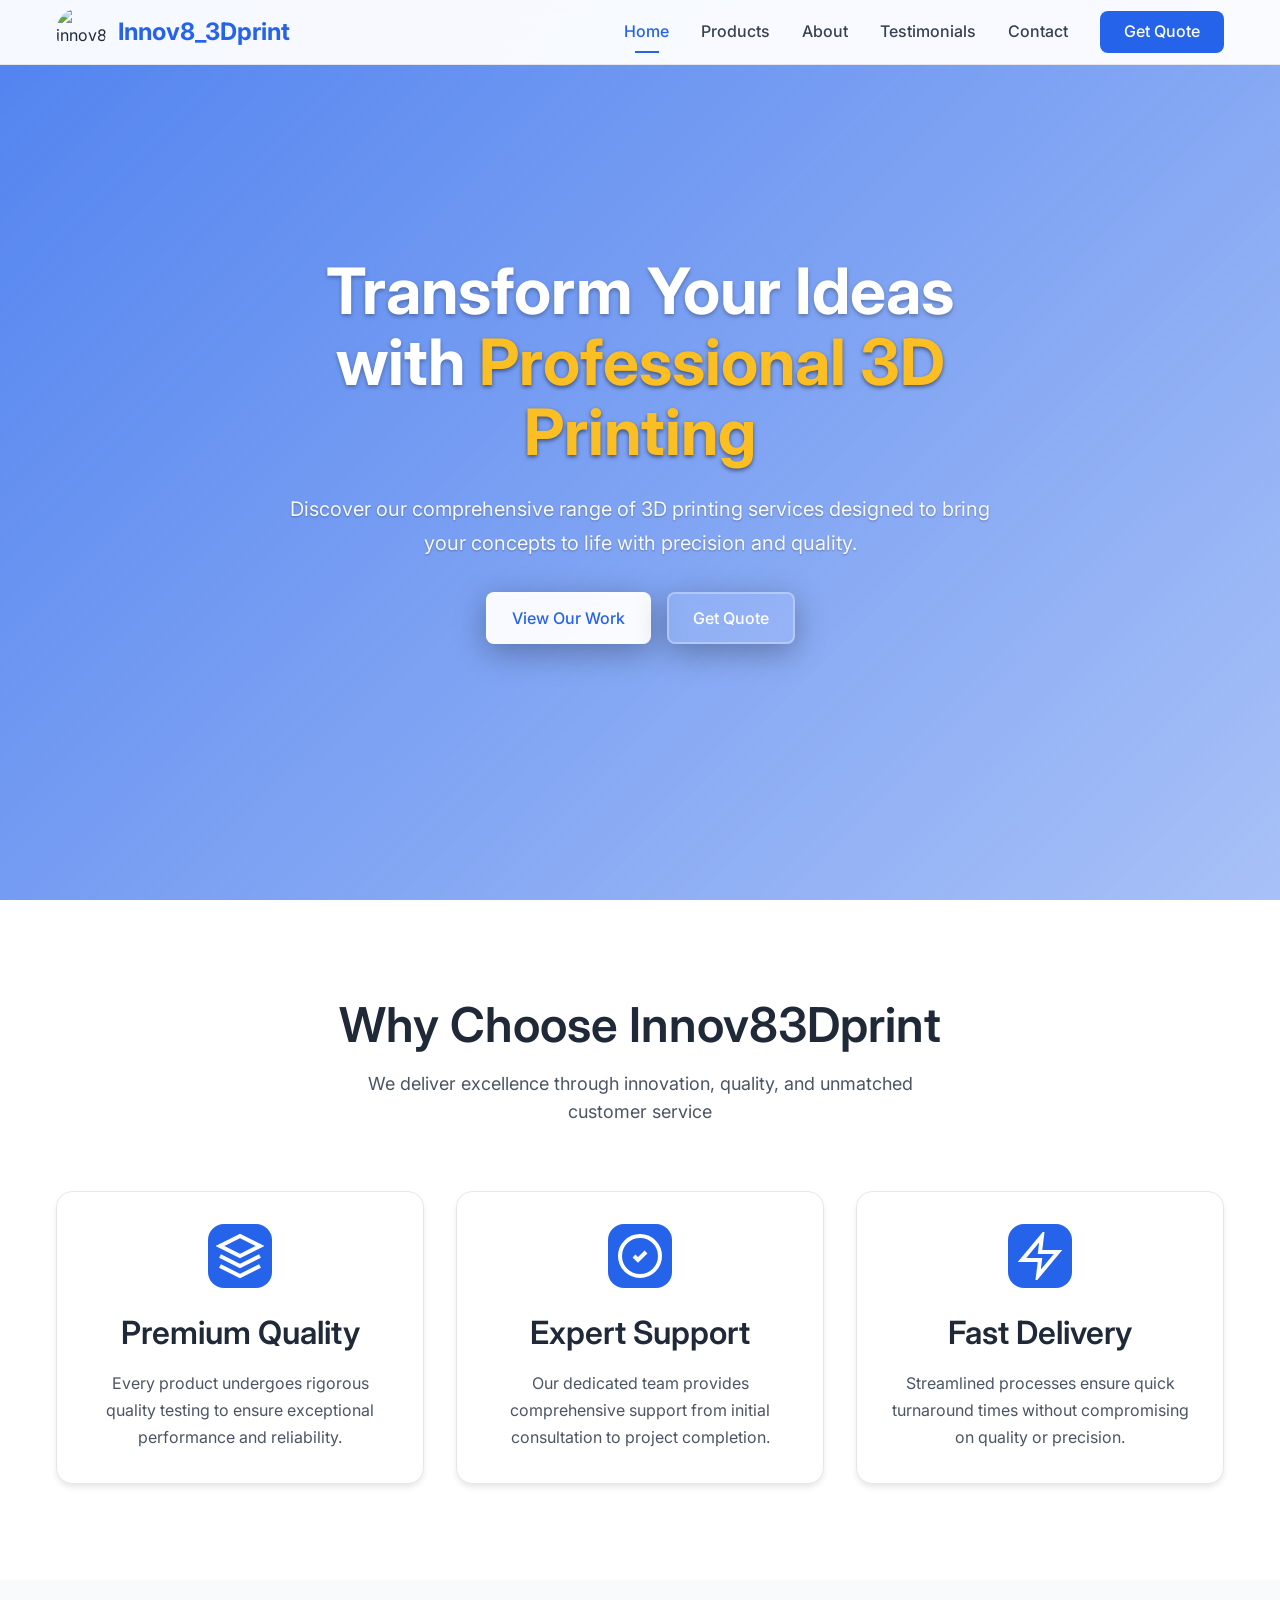
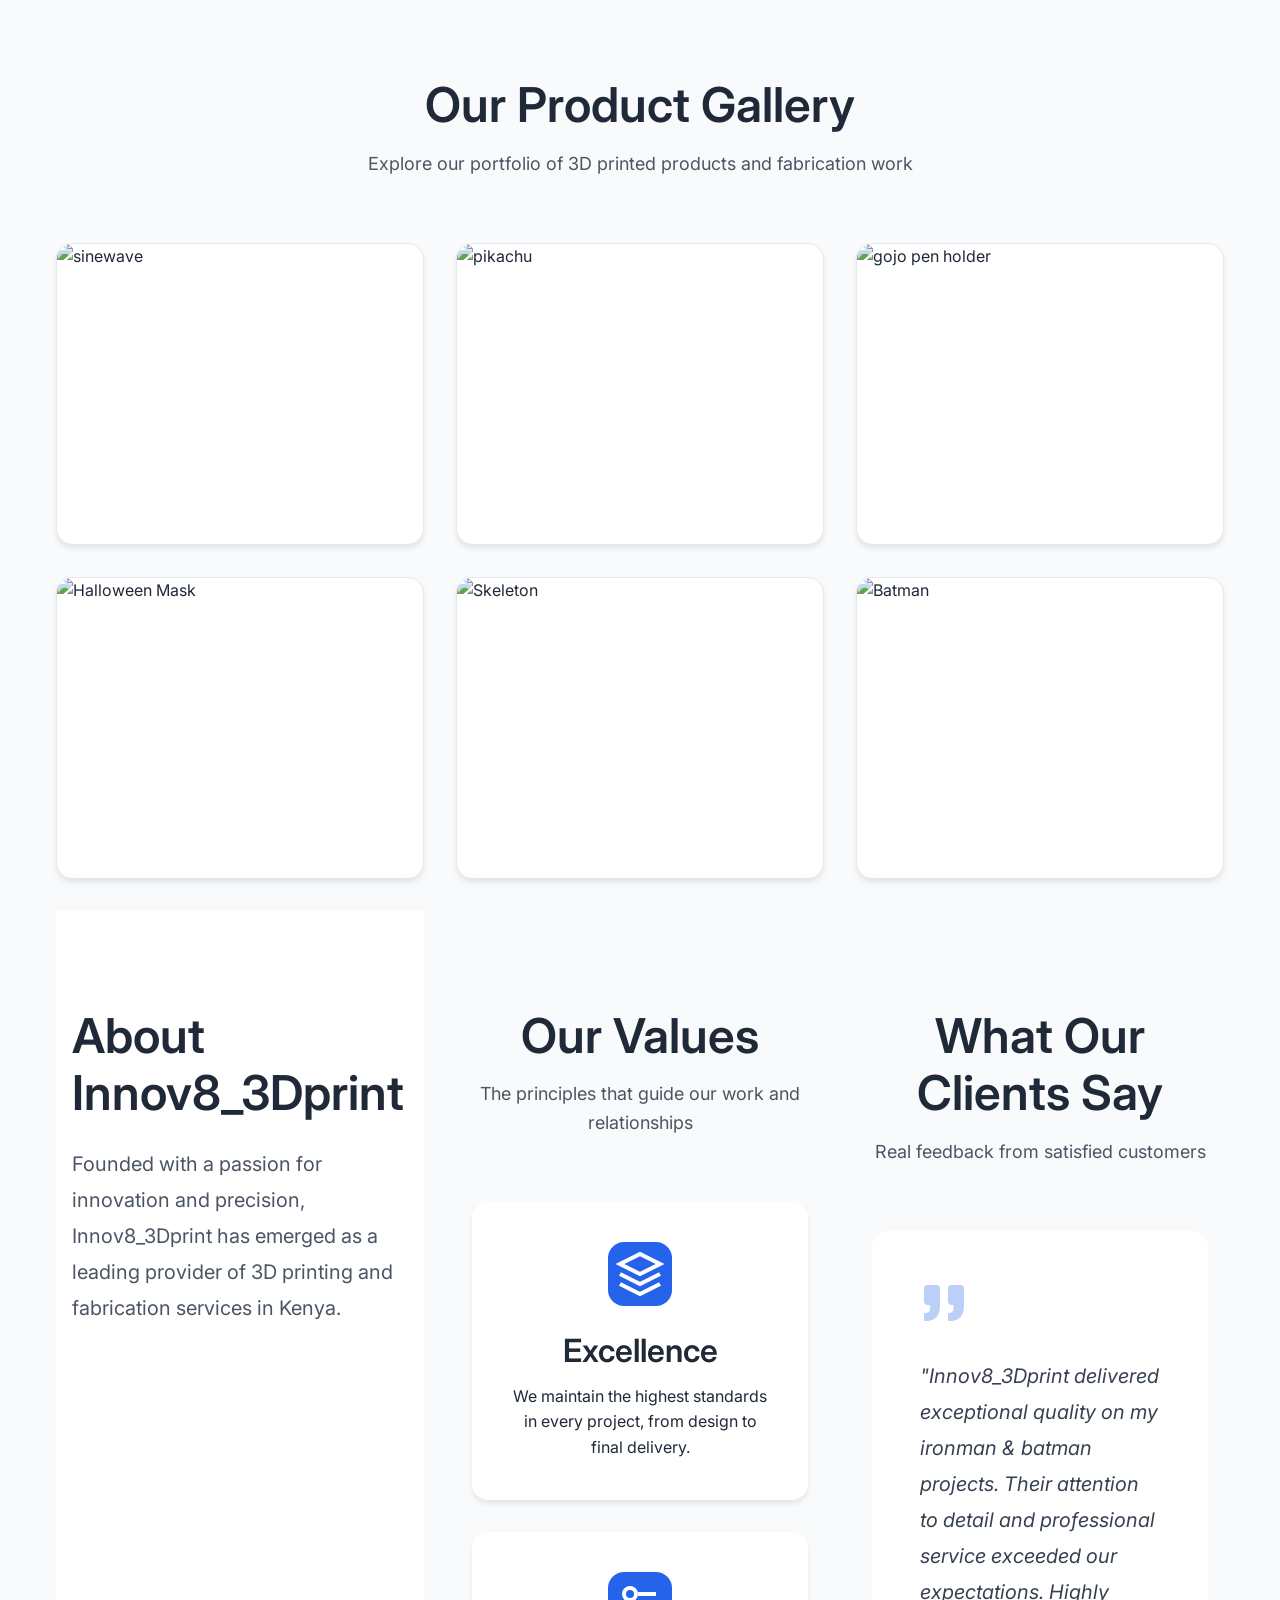
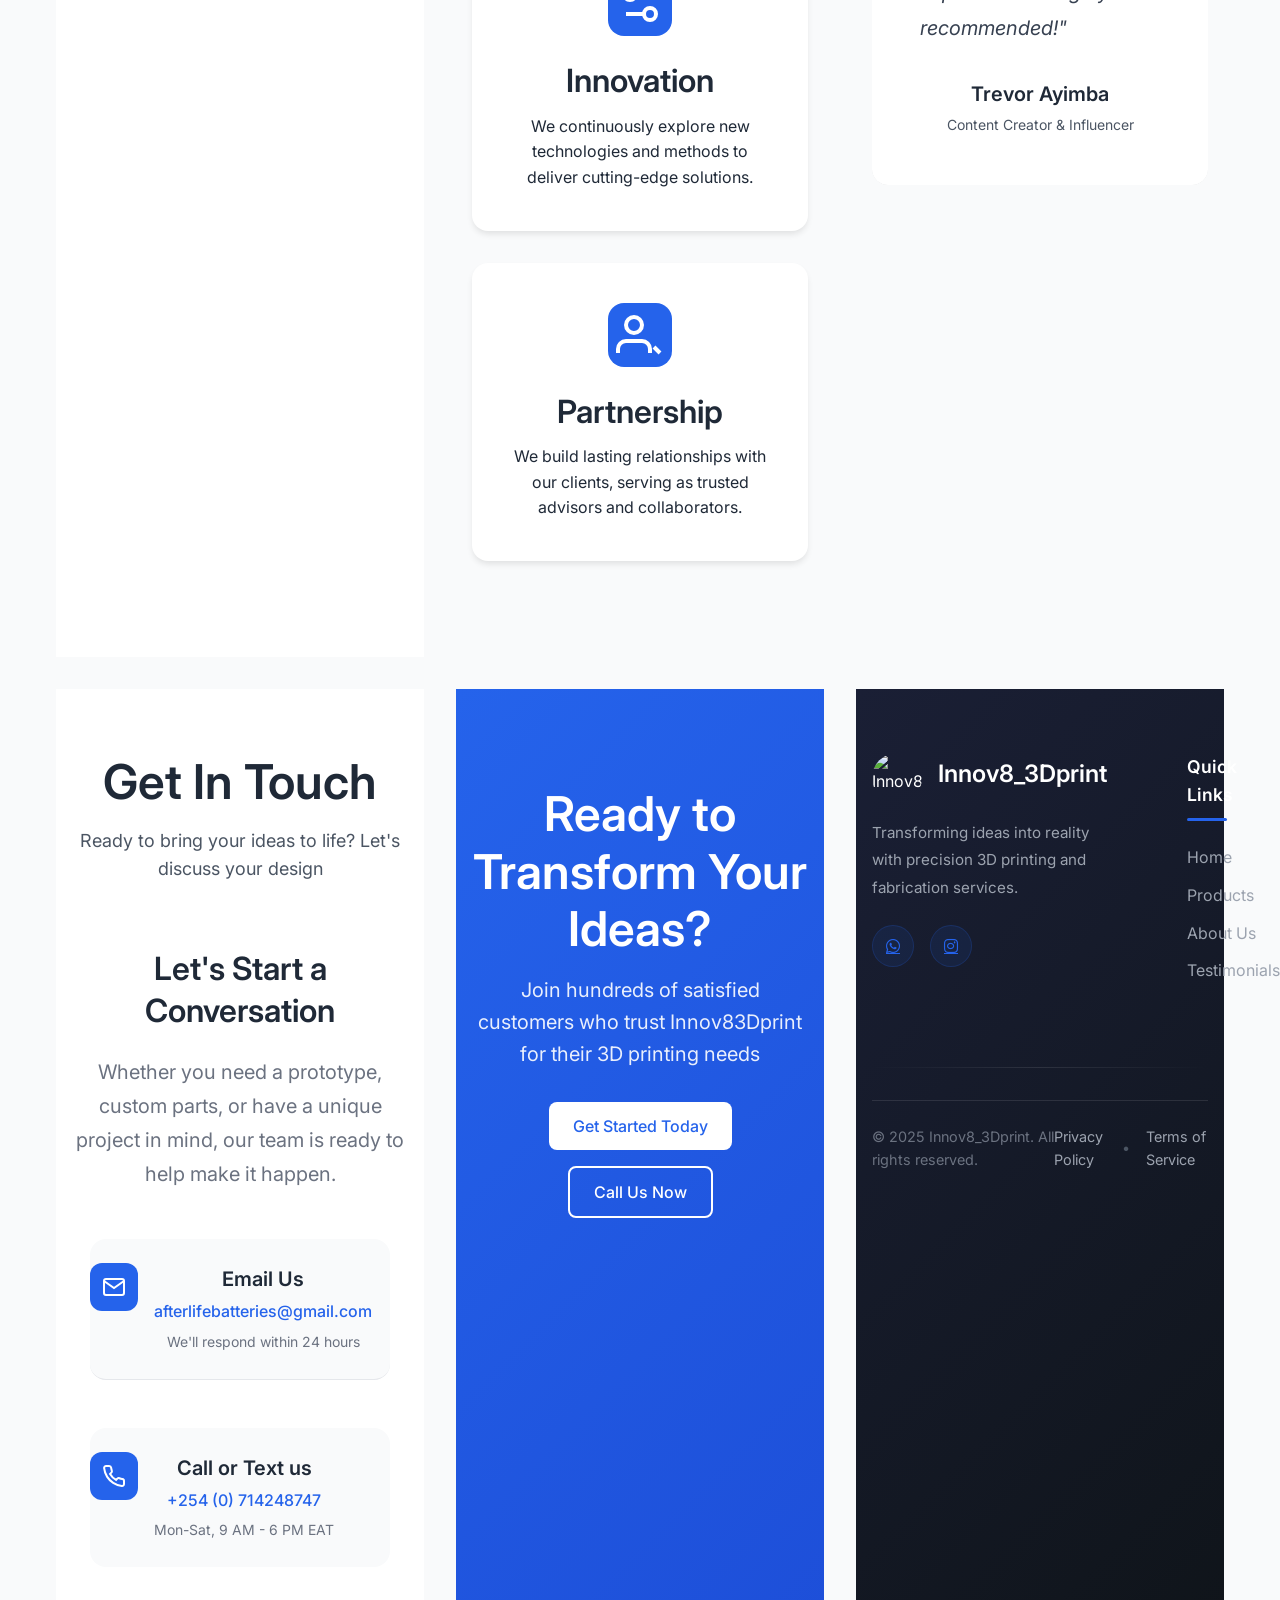
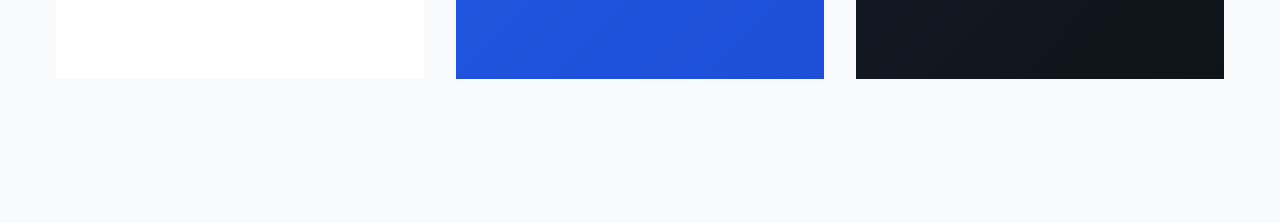
==== index.html @ 83c285bd "Update product images and remove commented code" ====
<!DOCTYPE html>
<html lang="en">
<head> 
    <meta charset="UTF-8">
    <meta name="viewport" content="width=device-width, initial-scale=1.0">
    <meta name="description" content="Innov83Dprint - Professional 3D printing and fabrication services. Discover our comprehensive range of high-quality products designed to meet your business needs.">
    <meta name="keywords" content="3D printing, fabrication, business products, professional solutions, product showcase">
    <title>Innov8_3Dprint</title>
    <link rel="stylesheet" href="css/styles.css">
    <link rel="preconnect" href="https://fonts.googleapis.com"> 
    <link rel="preconnect" href="https://fonts.gstatic.com" crossorigin> 
    <link href="https://fonts.googleapis.com/css2?family=Inter:wght@400;500;600;700&display=swap" rel="stylesheet">
    <link rel="stylesheet" href="https://cdnjs.cloudflare.com/ajax/libs/font-awesome/6.4.0/css/all.min.css">

    <link rel="icon" href="https://raw.githubusercontent.com/CalKK/innov83dprint/main/gallery/favicon.jpeg" type="image/png">
</head>
<body>
    <!-- Navigation -->
    <nav class="navbar">
        <div class="nav-container">
            <div class="nav-logo">
                <img src="https://raw.githubusercontent.com/CalKK/innov83dprint/main/gallery/INNOV8_3DPRINT.jpeg" alt="innov8_3dprint">
                <h2>Innov8_3Dprint</h2>
            </div>
            <div class="nav-menu" id="nav-menu">
                <a href="#home" class="nav-link active">Home</a>
                <div class="nav-dropdown">
                    <a href="#products" class="nav-link">Products</a>
                    <div class="dropdown-content">
                        <div class="dropdown-category">
                            <div class="dropdown-item has-submenu">
                                <a href="#action-figures">Action Figures</a>
                                <div class="submenu">
                                    <a href="action-figures-dc.html">DC</a>
                                    <a href="action-figures-marvel.html">Marvel</a>
                                </div>
                            </div>
                        </div>
                        <div class="dropdown-category">
                            <a href="halloween.html" class="dropdown-item">Halloween</a>
                        </div>
                    </div>
                </div>
                <a href="#about" class="nav-link">About</a>
                <a href="#testimonials" class="nav-link">Testimonials</a>
                <a href="#contact" class="nav-link">Contact</a>
                <a href="#contact" class="nav-cta">Get Quote</a>
            </div>
            <div class="hamburger" id="hamburger">
                <span></span>
                <span></span>
                <span></span>
            </div>
        </div>
    </nav>

    <!-- Hero Section -->
    <section id="home" class="hero">
        <div class="hero-video">
            <iframe src="https://www.youtube.com/embed/0IqEEskz66Y?autoplay=1&mute=1&loop=1&playlist=0IqEEskz66Y&controls=0&showinfo=0&rel=0&iv_load_policy=3&modestbranding=1" 
                    frameborder="0" 
                    allow="autoplay; encrypted-media" 
                    allowfullscreen>
            </iframe>
            <div class="video-overlay"></div>
        </div>
        <div class="hero-content">
            <h1 class="hero-title">Transform Your Ideas with <span class="highlight">Professional 3D Printing</span></h1>
            <p class="hero-subtitle">Discover our comprehensive range of 3D printing services designed to bring your concepts to life with precision and quality.</p>
            <div class="hero-cta">
                <a href="#products" class="btn btn-primary">View Our Work</a>
                <a href="#contact" class="btn btn-secondary">Get Quote</a>
            </div>
        </div>
    </section>

    <!-- Features Section -->
    <section class="features">
        <div class="container">
            <div class="section-header">
                <h2>Why Choose Innov83Dprint</h2>
                <p>We deliver excellence through innovation, quality, and unmatched customer service</p>
            </div>
            <div class="features-grid">
                <div class="feature-card">
                    <div class="feature-icon">
                        <svg width="48" height="48" viewBox="0 0 24 24" fill="none" stroke="currentColor" stroke-width="2">
                            <path d="M12 2L2 7l10 5 10-5-10-5z"/>
                            <path d="m2 17 10 5 10-5"/>
                            <path d="m2 12 10 5 10-5"/>
                        </svg>
                    </div>
                    <h3>Premium Quality</h3>
                    <p>Every product undergoes rigorous quality testing to ensure exceptional performance and reliability.</p>
                </div>
                <div class="feature-card">
                    <div class="feature-icon">
                        <svg width="48" height="48" viewBox="0 0 24 24" fill="none" stroke="currentColor" stroke-width="2">
                            <circle cx="12" cy="12" r="10"/>
                            <path d="m9 12 2 2 4-4"/>
                        </svg>
                    </div>
                    <h3>Expert Support</h3>
                    <p>Our dedicated team provides comprehensive support from initial consultation to project completion.</p>
                </div>
                <div class="feature-card">
                    <div class="feature-icon">
                        <svg width="48" height="48" viewBox="0 0 24 24" fill="none" stroke="currentColor" stroke-width="2">
                            <path d="M13 2L3 14h9l-1 8 10-12h-9l1-8z"/>
                        </svg>
                    </div>
                    <h3>Fast Delivery</h3>
                    <p>Streamlined processes ensure quick turnaround times without compromising on quality or precision.</p>
                </div>
            </div>
        </div>
    </section>

    <!-- Products Section -->
    <section id="products" class="product-preview">
        <div class="container">
            <div class="section-header">
                <h2>Our Product Gallery</h2>
                <p>Explore our portfolio of 3D printed products and fabrication work</p>
            </div>
            <div class="products-grid" id="products-grid">
                <!-- Initial 6 products visible by default -->
                <div class="product-card">
                    <div class="product-image" data-description="High-precision prototypes for product development and testing">
                        <img src="https://raw.githubusercontent.com/CalKK/innov83dprint/main/gallery/sinewave.jpeg" alt="sinewave">
                        <div class="product-tooltip">We crafted a custom sine wave trophy for a PhD graduate in Electrical & Electronics Engineering!</div>
                    </div>
                </div>
                <div class="product-card">
                    <div class="product-image" data-description="Detailed scale models for architectural visualization and presentation">
                        <img src="https://raw.githubusercontent.com/CalKK/innov83dprint/main/gallery/pikachu.jpeg" alt="pikachu">
                        <div class="product-tooltip">Pikachu to electrify your desk!</div>
                    </div>
                </div>
                <div class="product-card">
                    <div class="product-image" data-description="Replacement parts and custom components for various applications">
                        <img src="https://raw.githubusercontent.com/CalKK/innov83dprint/main/gallery/gojo pen holder.jpeg" alt="gojo pen holder">
                        <div class="product-tooltip">Gojo pen holder for your desk!</div>
                    </div>
                </div>
                <div class="product-card">
                    <div class="product-image" data-description="Custom decorative pieces and artistic creations">
                        <img src="https://raw.githubusercontent.com/CalKK/innov83dprint/main/gallery/MASK.jpeg" alt="Halloween Mask">
                        <div class="product-tooltip">Halloween Party Ready!</div>
                    </div>
                </div>
                <div class="product-card">
                    <div class="product-image" data-description="Custom tools and fixtures designed for specific applications">
                        <img src="https://raw.githubusercontent.com/CalKK/innov83dprint/main/gallery/SKELETON.jpeg" alt="Skeleton">
                        <div class="product-tooltip">This is you throughout halloween, mouth agape!</div>
                    </div>
                </div>
                <div class="product-card">
                    <div class="product-image" data-description="Learning aids and educational models for schools and training">
                        <img src="https://raw.githubusercontent.com/CalKK/innov83dprint/main/gallery/BATMAN.jpeg" alt="Batman">
                        <div class="product-tooltip">The night is darkest just before the dawn!</div>
                    </div>
                </div> 
                
                <!-- Hidden products that will be shown when "View More" is clicked -->
                <div class="product-card hidden-product">
                    <div class="product-image" data-description="Anatomical models and medical device prototypes">
                        <img src="https://raw.githubusercontent.com/CalKK/innov83dprint/main/gallery/SCARY PUMPKIN.jpeg" alt="Halloween Pumpkin">
                        <div class="product-tooltip">The one pumpkin that's not edible.</div>
                    </div>
                </div>
                <div class="product-card hidden-product">
                    <div class="product-image" data-description="Custom jewelry pieces and fashion accessories">
                        <img src="https://raw.githubusercontent.com/CalKK/innov83dprint/main/gallery/ROBLOX.jpeg" alt="Roblox">
                        <div class="product-tooltip">Create, explore, and play together in a world of endless possibilities.</div>
                    </div>
                </div>
                <div class="product-card hidden-product">
                    <div class="product-image" data-description="Detailed miniature figures and collectibles">
                        <img src="https://raw.githubusercontent.com/CalKK/innov83dprint/main/gallery/GODZILLA.jpeg" alt="Godzilla">
                        <div class="product-tooltip">Godzilla will aid you in holding your stationery!</div>
                    </div>
                </div>
                <div class="product-card hidden-product">
                    <div class="product-image" data-description="Heavy-duty industrial parts and machinery components">
                        <img src="https://raw.githubusercontent.com/CalKK/innov83dprint/main/gallery/BANGOBOO.jpeg" alt="Bangoboo">
                        <div class="product-tooltip">Boo! Evil! Fetch justice!</div>
                    </div>
                </div>
              <!--  <div class="product-card hidden-product">
                    <div class="product-image" data-description="Unique art pieces and sculptural works">
                        <img src="https://images.pexels.com/photos/3183159/pexels-photo-3183159.jpeg?auto=compress&cs=tinysrgb&w=400" alt="Art Pieces">
                        <div class="product-tooltip">Unique art pieces and sculptural works</div>
                    </div>
                </div>
                <div class="product-card hidden-product">
                    <div class="product-image" data-description="Custom gaming pieces and tabletop accessories">
                        <img src="https://images.pexels.com/photos/3183162/pexels-photo-3183162.jpeg?auto=compress&cs=tinysrgb&w=400" alt="Gaming Accessories">
                        <div class="product-tooltip">Custom gaming pieces and tabletop accessories</div>
                    </div>
                </div>
            </div> 
            <div class="section-cta">
                <button id="view-more-btn" class="btn btn-primary">View More Products</button>
            </div>
        </div>
    </section>
-->
    <!-- About Section -->
    <section id="about" class="company-story">
        <div class="container">
            <div class="story-grid">
                <div class="story-content">
                    <h2>About Innov8_3Dprint</h2>
                    <p class="lead">Founded with a passion for innovation and precision, Innov8_3Dprint has emerged as a leading provider of 3D printing and fabrication services in Kenya.</p>
                </div>
            </div>
        </div>
    </section>

    <!-- Mission & Values -->
    <section class="mission-values">
        <div class="container">
            <div class="section-header">
                <h2>Our Values</h2>
                <p>The principles that guide our work and relationships</p>
            </div>
            <div class="values-grid">
                <div class="value-card">
                    <div class="value-icon">
                        <svg width="48" height="48" viewBox="0 0 24 24" fill="none" stroke="currentColor" stroke-width="2">
                            <path d="M12 2L2 7l10 5 10-5-10-5z"/>
                            <path d="m2 17 10 5 10-5"/>
                            <path d="m2 12 10 5 10-5"/>
                        </svg>
                    </div>
                    <h3>Excellence</h3>
                    <p>We maintain the highest standards in every project, from design to final delivery.</p>
                </div>
                <div class="value-card">
                    <div class="value-icon">
                        <svg width="48" height="48" viewBox="0 0 24 24" fill="none" stroke="currentColor" stroke-width="2">
                            <path d="M20 7h-9"/>
                            <path d="M14 17H5"/>
                            <circle cx="17" cy="17" r="3"/>
                            <circle cx="7" cy="7" r="3"/>
                        </svg>
                    </div>
                    <h3>Innovation</h3>
                    <p>We continuously explore new technologies and methods to deliver cutting-edge solutions.</p>
                </div>
                <div class="value-card">
                    <div class="value-icon">
                        <svg width="48" height="48" viewBox="0 0 24 24" fill="none" stroke="currentColor" stroke-width="2">
                            <path d="M17 21v-2a4 4 0 0 0-4-4H5a4 4 0 0 0-4 4v2"/>
                            <circle cx="9" cy="7" r="4"/>
                            <path d="m22 21-3-3"/>
                        </svg>
                    </div>
                    <h3>Partnership</h3>
                    <p>We build lasting relationships with our clients, serving as trusted advisors and collaborators.</p>
                </div>
            </div>
        </div>
    </section>

    <!-- Testimonials Section -->
    <section id="testimonials" class="testimonials-carousel">
        <div class="container">
            <div class="section-header">
                <h2>What Our Clients Say</h2>
                <p>Real feedback from satisfied customers</p>
            </div>
            <div class="carousel-wrapper">
                <div class="carousel-track" id="testimonials-track">
                    <div class="testimonial-slide active">
                        <div class="testimonial-content">
                            <div class="quote-icon">
                                <svg width="48" height="48" viewBox="0 0 24 24" fill="none">
                                    <path d="M3 21c3 0 7-1 7-8V5c0-1.25-.756-2.017-2-2H4c-1.25 0-2 .75-2 1.972V11c0 1.25.75 2 2 2 1 0 1 0 1 1v1c0 1-1 2-2 2s-1 .008-1 1.031V20c0 1 0 1 1 1z" fill="currentColor"/>
                                    <path d="M15 21c3 0 7-1 7-8V5c0-1.25-.757-2.017-2-2h-4c-1.25 0-2 .75-2 1.972V11c0 1.25.75 2 2 2h.75c0 2.25.25 4-2.75 4v3c0 1 0 1 1 1z" fill="currentColor"/>
                                </svg>
                            </div>
                            <p class="testimonial-text">"Innov8_3Dprint delivered exceptional quality on my ironman & batman projects. Their attention to detail and professional service exceeded our expectations. Highly recommended!"</p>
                            <div class="author-info">
                                <h4>Trevor Ayimba</h4>
                                <p>Content Creator & Influencer</p>
                            </div>
                        </div>
                    </div>
                   <!-- <div class="testimonial-slide">
                        <div class="testimonial-content">
                            <div class="quote-icon">
                                <svg width="48" height="48" viewBox="0 0 24 24" fill="none">
                                    <path d="M3 21c3 0 7-1 7-8V5c0-1.25-.756-2.017-2-2H4c-1.25 0-2 .75-2 1.972V11c0 1.25.75 2 2 2 1 0 1 0 1 1v1c0 1-1 2-2 2s-1 .008-1 1.031V20c0 1 0 1 1 1z" fill="currentColor"/>
                                    <path d="M15 21c3 0 7-1 7-8V5c0-1.25-.757-2.017-2-2h-4c-1.25 0-2 .75-2 1.972V11c0 1.25.75 2 2 2h.75c0 2.25.25 4-2.75 4v3c0 1 0 1 1 1z" fill="currentColor"/>
                                </svg>
                            </div>
                            <p class="testimonial-text">"The custom prototypes I received were perfect!"</p>
                            <div class="author-info">
                                <h4>Rehema Manuella</h4>
                                <p>Strathmore University Student</p>
                            </div>
                        </div>
                    </div>
                    <div class="testimonial-slide">
                        <div class="testimonial-content">
                            <div class="quote-icon">
                                <svg width="48" height="48" viewBox="0 0 24 24" fill="none">
                                    <path d="M3 21c3 0 7-1 7-8V5c0-1.25-.756-2.017-2-2H4c-1.25 0-2 .75-2 1.972V11c0 1.25.75 2 2 2 1 0 1 0 1 1v1c0 1-1 2-2 2s-1 .008-1 1.031V20c0 1 0 1 1 1z" fill="currentColor"/>
                                    <path d="M15 21c3 0 7-1 7-8V5c0-1.25-.757-2.017-2-2h-4c-1.25 0-2 .75-2 1.972V11c0 1.25.75 2 2 2h.75c0 2.25.25 4-2.75 4v3c0 1 0 1 1 1z" fill="currentColor"/>
                                </svg>
                            </div>
                            <p class="testimonial-text">"Outstanding service and quality work."</p>
                            <div class="author-info">
                                <h4>Charles Maina</h4>
                                <p>Strathmore University Student</p>
                            </div>
                        </div>
                    </div>
                </div> 
                <div class="carousel-controls">
                    <button class="carousel-btn prev" id="prev-btn">
                        <svg width="24" height="24" viewBox="0 0 24 24" fill="none" stroke="currentColor" stroke-width="2">
                            <polyline points="15,18 9,12 15,6"/>
                        </svg>
                    </button>
                    <div class="carousel-indicators" id="carousel-indicators">
                        <span class="indicator active" data-slide="0"></span>
                        <span class="indicator" data-slide="1"></span>
                        <span class="indicator" data-slide="2"></span>
                    </div>
                    <button class="carousel-btn next" id="next-btn">
                        <svg width="24" height="24" viewBox="0 0 24 24" fill="none" stroke="currentColor" stroke-width="2">
                            <polyline points="9,18 15,12 9,6"/>
                        </svg>
                    </button>
                </div>
            </div> -->
        </div>
    </section>

    <!-- Contact Section -->
    <section id="contact" class="contact-section">
        <div class="container">
            <div class="section-header">
                <h2>Get In Touch</h2>
                <p>Ready to bring your ideas to life? Let's discuss your design</p>
            </div>
            <div class="contact-content">
                <h3>Let's Start a Conversation</h3>
                <p class="lead">Whether you need a prototype, custom parts, or have a unique project in mind, our team is ready to help make it happen.</p>
                
                <div class="contact-methods">
                    <div class="contact-method">
                        <div class="method-icon">
                            <svg width="24" height="24" viewBox="0 0 24 24" fill="none" stroke="currentColor" stroke-width="2">
                                <path d="M4 4h16c1.1 0 2 .9 2 2v12c0 1.1-.9 2-2 2H4c-1.1 0-2-.9-2-2V6c0-1.1.9-2 2-2z"/>
                                <polyline points="22,6 12,13 2,6"/>
                            </svg>
                        </div>
                        <div class="method-details">
                            <h4>Email Us</h4>
                            <p><a href="mailto:afterlifebatteries@gmail.com" style="color: var(--primary); text-decoration: none;">afterlifebatteries@gmail.com</a></p>
                            <span>We'll respond within 24 hours</span>
                        </div>
                    </div>
                    <div class="contact-method">
                        <div class="method-icon">
                            <svg width="24" height="24" viewBox="0 0 24 24" fill="none" stroke="currentColor" stroke-width="2">
                                <path d="M22 16.92v3a2 2 0 0 1-2.18 2 19.79 19.79 0 0 1-8.63-3.07 19.5 19.5 0 0 1-6-6 19.79 19.79 0 0 1-3.07-8.67A2 2 0 0 1 4.11 2h3a2 2 0 0 1 2 1.72 12.84 12.84 0 0 0 .7 2.81 2 2 0 0 1-.45 2.11L8.09 9.91a16 16 0 0 0 6 6l1.27-1.27a2 2 0 0 1 2.11-.45 12.84 12.84 0 0 0 2.81.7A2 2 0 0 1 22 16.92z"/>
                            </svg>
                        </div>
                        <div class="method-details">
                            <h4>Call or Text us</h4>
                            <p><a href="https://wa.me/254714248747" target="_blank" style="color: var(--primary); text-decoration: none;">+254 (0) 714248747</a></p>
                            <span>Mon-Sat, 9 AM - 6 PM EAT</span>
                        </div>
                    </div>
                </div>
            </div>
        </div>
    </section>

    <!-- CTA Section -->
    <section class="cta-section">
        <div class="container">
            <div class="cta-content">
                <h2>Ready to Transform Your Ideas?</h2>
                <p>Join hundreds of satisfied customers who trust Innov83Dprint for their 3D printing needs</p>
                <div class="cta-buttons">
                    <a href="#contact" class="btn btn-white">Get Started Today</a>
                    <a href="tel:+254714248747" class="btn btn-outline-white">Call Us Now</a>
                </div>
            </div>
        </div>
    </section>

    <!-- Footer -->
    <footer class="footer">
        <div class="container">
            <div class="footer-content">
                <div class="footer-section footer-brand">
                    <div class="footer-logo">
                        <img src="https://raw.githubusercontent.com/CalKK/innov83dprint/main/gallery/INNOV8_3DPRINT.jpeg" alt="Innov8_3Dprint">
                        <h3>Innov8_3Dprint</h3>
                    </div>
                    <p>Transforming ideas into reality with precision 3D printing and fabrication services.</p>
                    <div class="social-icons">
                        <a href="https://whatsapp.com/channel/0029VbBMHA50rGiOO7BfVl2T" aria-label="WhatsApp" title="WhatsApp"><i class="fab fa-whatsapp"></i></a>
                        <a href="https://www.instagram.com/innov8_3dprint?igsh=dmlhOWJqaTM2bjgw" aria-label="Instagram" title="Instagram"><i class="fab fa-instagram"></i></a>
                    </div>
                </div>
                <div class="footer-section">
                    <h4>Quick Links</h4>
                    <ul>
                        <li><a href="#home">Home</a></li>
                        <li><a href="#products">Products</a></li>
                        <li><a href="#about">About Us</a></li>
                        <li><a href="#testimonials">Testimonials</a></li>
                    </ul>
                </div>
                <div class="footer-section">
                    <h4>Services</h4>
                    <ul>
                        <li><a href="#products">3D Printing</a></li>
                        <li><a href="#products">Prototyping</a></li>
                        <li><a href="#products">Custom Fabrication</a></li>
                        <li><a href="#products">Design Services</a></li>
                    </ul>
                </div>
                <div class="footer-section">
                    <h4>Get In Touch</h4>
                    <ul class="contact-info">
                        <li>
                            <i class="fas fa-envelope"></i>
                            <a href="mailto:afterlifebatteries@gmail.com">afterlifebatteries@gmail.com</a>
                        </li>
                        <li>
                            <i class="fas fa-phone"></i>
                            <a href="https://wa.me/254714248747" target="_blank">+254 (0) 714248747</a>
                        </li>
                        <li>
                            <i class="fas fa-clock"></i>
                            <span>Mon-Sat: 9 AM - 6 PM EAT</span>
                        </li>
                    </ul>
                </div>
            </div>
            <div class="footer-divider"></div>
            <div class="footer-bottom">
                <p>&copy; 2025 Innov8_3Dprint. All rights reserved.</p>
                <div class="footer-links">
                    <a href="#">Privacy Policy</a>
                    <span class="separator">•</span>
                    <a href="#">Terms of Service</a>
                </div>
            </div>
        </div>
    </footer>

    <script src="js/main.js"></script>
</body>
</html>
---- css/styles.css ----
/* Reset and Base Styles */
* {
    margin: 0;
    padding: 0;
    box-sizing: border-box;
}

html {
    scroll-behavior: smooth;
}

body {
    font-family: 'Inter', -apple-system, BlinkMacSystemFont, 'Segoe UI', Roboto, Oxygen, Ubuntu, Cantarell, sans-serif;
    line-height: 1.6;
    color: #1f2937;
    background-color: #ffffff;
}

.container {
    max-width: 1200px;
    margin: 0 auto;
    padding: 0 1rem;
}

/* Typography */
h1 {
    font-size: clamp(2.5rem, 5vw, 4rem);
    font-weight: 700;
    line-height: 1.1;
    margin-bottom: 1rem;
}

h2 {
    font-size: clamp(2rem, 4vw, 3rem);
    font-weight: 600;
    line-height: 1.2;
    margin-bottom: 1rem;
}

h3 {
    font-size: clamp(1.5rem, 3vw, 2rem);
    font-weight: 600;
    line-height: 1.3;
    margin-bottom: 0.75rem;
}

h4 {
    font-size: 1.25rem;
    font-weight: 600;
    margin-bottom: 0.5rem;
}

.lead {
    font-size: 1.25rem;
    font-weight: 400;
    line-height: 1.7;
    color: #6b7280;
}

/* Color System */
:root {
    --primary: #2563eb;
    --primary-dark: #1d4ed8;
    --primary-light: #3b82f6;
    --primary-color: #2563eb;
    --secondary: #64748b;
    --secondary-color: #64748b;
    --accent: #ea580c;
    --success: #059669;
    --warning: #d97706;
    --error: #dc2626;
    --gray-50: #f9fafb;
    --gray-100: #f3f4f6;
    --gray-200: #e5e7eb;
    --gray-300: #d1d5db;
    --gray-400: #9ca3af;
    --gray-500: #6b7280;
    --gray-600: #4b5563;
    --gray-700: #374151;
    --gray-800: #1f2937;
    --gray-900: #111827;
    --light-color: #ffffff;
    --light-gray: #f3f4f6;
    --medium-gray: #e5e7eb;
    --dark-gray: #4b5563;
    --transition: all 0.3s ease;
}

/* Navigation */
.navbar {
    background: rgba(255, 255, 255, 0.95);
    backdrop-filter: blur(10px);
    position: fixed;
    top: 0;
    width: 100%;
    z-index: 1000;
    border-bottom: 1px solid var(--gray-200);
    transition: all 0.3s ease;
}

.navbar.scrolled {
    background: rgba(255, 255, 255, 0.98);
    box-shadow: 0 4px 6px -1px rgba(0, 0, 0, 0.1);
}

.nav-container {
    max-width: 1200px;
    margin: 0 auto;
    padding: 0 1rem;
    display: flex;
    justify-content: space-between;
    align-items: center;
    height: 4rem;
}
.nav-logo {
  display: flex;
  align-items: center;
}

.nav-logo img {
  width: 50px;
  height: 50px;
  border-radius: 50%;
  object-fit: cover;
  margin-right: 12px;
}    
.nav-logo h2 {
    color: var(--primary);
    font-weight: 700;
    margin: 0;
    font-size: 1.5rem;
}

.nav-menu {
    display: flex;
    align-items: center;
    gap: 2rem;
}

.nav-link {
    text-decoration: none;
    color: var(--gray-700);
    font-weight: 500;
    transition: color 0.3s ease;
    position: relative;
}

.nav-link:hover,
.nav-link.active {
    color: var(--primary);
}

.nav-link.active::after {
    content: '';
    position: absolute;
    bottom: -0.5rem;
    left: 50%;
    transform: translateX(-50%);
    width: 1.5rem;
    height: 2px;
    background: var(--primary);
}

.nav-dropdown {
    position: relative;
    display: inline-block;
}

.dropdown-content {
    position: absolute;
    top: 100%;
    left: 0;
    background-color: var(--light-color);
    min-width: 320px;
    max-width: 400px;
    max-height: 500px;
    box-shadow: 0 10px 30px rgba(0, 0, 0, 0.15);
    border-radius: 10px;
    opacity: 0;
    visibility: hidden;
    transform: translateY(-10px);
    transition: all 0.3s ease;
    z-index: 1001;
    margin-top: 10px;
    overflow-y: auto;
    overflow-x: hidden;
    padding: 0;
}

.dropdown-content::-webkit-scrollbar {
    width: 6px;
}

.dropdown-content::-webkit-scrollbar-track {
    background: var(--light-gray);
    border-radius: 3px;
}

.dropdown-content::-webkit-scrollbar-thumb {
    background: var(--primary-color);
    border-radius: 3px;
}

.dropdown-content::-webkit-scrollbar-thumb:hover {
    background: var(--primary-dark);
}

.dropdown-content {
    scrollbar-width: thin;
    scrollbar-color: var(--primary-color) var(--light-gray);
}

.nav-dropdown:hover .dropdown-content,
.dropdown-content:hover {
    opacity: 1;
    visibility: visible;
    transform: translateY(0);
}

.dropdown-item {
    display: flex;
    justify-content: space-between;
    align-items: center;
    padding: 12px 20px;
    color: var(--dark-gray);
    text-decoration: none;
    transition: var(--transition);
    border-bottom: 1px solid var(--medium-gray);
}

.dropdown-item:last-child {
    border-bottom: none;
}

.dropdown-item:hover {
    background-color: var(--light-gray);
    color: var(--primary-color);
    padding-left: 25px;
    padding-right: 25px;
}

.dropdown-item.has-submenu {
    position: relative;
    flex-direction: column;
    align-items: stretch;
    padding: 0;
    border-bottom: none;
}

.dropdown-category {
    margin-bottom: 0;
    padding: 0 20px;
}

.dropdown-category:first-child {
    padding-top: 20px;
}

.dropdown-category:last-child {
    margin-bottom: 20px;
}

.dropdown-category h4 {
    color: var(--secondary-color);
    font-size: 1.1rem;
    font-weight: 700;
    padding-bottom: 10px;
    margin: 0 0 10px 0;
    border-bottom: 2px solid var(--primary-color);
    position: sticky;
    top: 0;
    background-color: var(--light-color);
    z-index: 10;
}

.dropdown-item.has-submenu > a {
    display: block;
    color: var(--gray-700);
    text-decoration: none;
    font-weight: 600;
    font-size: 0.95rem;
    padding: 12px 20px 0 20px;
}

.submenu {
    display: flex;
    flex-direction: column;
    background: transparent;
    padding: 0 0 12px 20px;
    margin: 0;
    border: none;
    box-shadow: none;
    position: relative;
    left: 0;
    transform: none;
    opacity: 1;
    pointer-events: auto;
}

.submenu a {
    display: block;
    padding: 8px 15px;
    color: var(--dark-gray);
    text-decoration: none;
    transition: var(--transition);
    font-size: 0.9rem;
    border-bottom: 1px solid var(--medium-gray);
}

.submenu a:last-child {
    border-bottom: none;
}

.submenu a:hover {
    background-color: var(--light-gray);
    color: var(--primary-color);
    padding-left: 20px;
    border-radius: 5px;
}

.nav-cta {
    background: var(--primary);
    color: white;
    padding: 0.5rem 1.5rem;
    border-radius: 0.5rem;
    text-decoration: none;
    font-weight: 500;
    transition: all 0.3s ease;
}

.nav-cta:hover {
    background: var(--primary-dark);
    transform: translateY(-1px);
}

.hamburger {
    display: none;
    flex-direction: column;
    cursor: pointer;
    gap: 4px;
}

.hamburger span {
    width: 25px;
    height: 3px;
    background: var(--gray-700);
    transition: 0.3s;
}

/* Responsive Navigation */
@media (max-width: 768px) {
    .hamburger {
        display: flex;
    }

    .nav-menu {
        position: fixed;
        left: -100%;
        top: 4rem;
        flex-direction: column;
        background: white;
        width: 100%;
        text-align: center;
        transition: 0.3s;
        box-shadow: 0 10px 27px rgba(0, 0, 0, 0.05);
        padding: 2rem 0;
        max-height: calc(100vh - 4rem);
        overflow-y: auto;
    }

    .nav-menu.active {
        left: 0;
    }

    .nav-link {
        padding: 0.75rem 0;
        border-bottom: 1px solid var(--gray-100);
        width: 100%;
    }

    .nav-dropdown {
        width: 100%;
    }

    .dropdown-content {
        position: static;
        opacity: 1;
        visibility: visible;
        display: none;
        box-shadow: none;
        border: none;
        background: var(--gray-50);
        margin-top: 0;
        padding: 0;
        max-height: none;
        overflow-y: visible;
        transform: translateY(0);
    }

    .nav-dropdown.active .dropdown-content {
        display: block;
    }

    .dropdown-category {
        padding: 0.5rem 1rem;
    }

    .dropdown-category:first-child {
        padding-top: 0.5rem;
    }

    .dropdown-category:last-child {
        margin-bottom: 0.5rem;
    }

    .dropdown-item {
        padding: 0.75rem 1rem;
        border-bottom: 1px solid var(--gray-200);
    }

    .dropdown-item:hover {
        padding-left: 1rem;
        padding-right: 1rem;
    }

    .dropdown-item.has-submenu {
        border-bottom: none;
    }

    .dropdown-item.has-submenu > a {
        padding: 0.75rem 1rem;
        position: relative;
    }

    .dropdown-item.has-submenu > a::after {
        content: '▼';
        position: absolute;
        right: 1rem;
        font-size: 0.8rem;
        transition: transform 0.3s ease;
    }

    .dropdown-item.has-submenu.active > a::after {
        transform: rotate(180deg);
    }

    .submenu {
        position: static;
        display: none;
        box-shadow: none;
        border: none;
        background: var(--gray-100);
        margin-left: 0;
        padding: 0.5rem 0 0.5rem 1rem;
    }

    .dropdown-item.has-submenu.active .submenu {
        display: flex;
    }

    .submenu a:hover {
        padding-left: 15px;
    }

    .hamburger.active span:nth-child(2) {
        opacity: 0;
    }

    .hamburger.active span:nth-child(1) {
        transform: translateY(8px) rotate(45deg);
    }

    .hamburger.active span:nth-child(3) {
        transform: translateY(-8px) rotate(-45deg);
    }
}

/* Breadcrumb */
.breadcrumb {
    background: var(--gray-50);
    padding: 1rem 0;
    margin-top: 4rem;
    border-bottom: 1px solid var(--gray-200);
}

.breadcrumb a {
    color: var(--primary);
    text-decoration: none;
}

.breadcrumb span {
    color: var(--gray-600);
}

/* Buttons */
.btn {
    display: inline-flex;
    align-items: center;
    justify-content: center;
    padding: 0.75rem 1.5rem;
    border-radius: 0.5rem;
    font-weight: 500;
    text-decoration: none;
    transition: all 0.3s ease;
    border: none;
    cursor: pointer;
    font-family: inherit;
    font-size: 1rem;
    line-height: 1.5;
}

.btn:hover {
    transform: translateY(-2px);
    box-shadow: 0 10px 25px rgba(0, 0, 0, 0.1);
}

.btn-primary {
    background: var(--primary);
    color: white;
}

.btn-primary:hover {
    background: var(--primary-dark);
}

.btn-secondary {
    background: transparent;
    color: var(--primary);
    border: 2px solid var(--primary);
}

.btn-secondary:hover {
    background: var(--primary);
    color: white;
}

.btn-white {
    background: white;
    color: var(--primary);
}

.btn-white:hover {
    background: var(--gray-50);
}

.btn-outline-white {
    background: transparent;
    color: white;
    border: 2px solid white;
}

.btn-outline-white:hover {
    background: white;
    color: var(--primary);
}

.btn-lg {
    padding: 1rem 2rem;
    font-size: 1.125rem;
}

.btn-full {
    width: 100%;
}

/* Hero Section */
.hero {
    position: relative;
    min-height: 100vh;
    display: flex;
    align-items: center;
    justify-content: center;
    overflow: hidden;
}

.hero-video {
    position: absolute;
    top: 0;
    left: 0;
    width: 100%;
    height: 100%;
    z-index: 1;
}

.hero-video video {
    position: absolute;
    top: 50%;
    left: 50%;
    width: 100%;
    height: 100%;
    object-fit: cover;
    transform: translate(-50%, -50%);
}

.hero-video iframe {
    position: absolute;
    top: 50%;
    left: 50%;
    width: 100%;
    height: 100%;
    transform: translate(-50%, -50%);
    pointer-events: none;
}

.video-overlay {
    position: absolute;
    top: 0;
    left: 0;
    width: 100%;
    height: 100%;
    background: linear-gradient(
        135deg,
        rgba(37, 99, 235, 0.8) 0%,
        rgba(37, 99, 235, 0.6) 50%,
        rgba(37, 99, 235, 0.4) 100%
    );
    z-index: 2;
}

.hero-content {
    position: relative;
    z-index: 3;
    text-align: center;
    color: white;
    max-width: 800px;
    padding: 0 2rem;
}

.hero-title {
    font-size: clamp(2.5rem, 5vw, 4rem);
    font-weight: 700;
    line-height: 1.1;
    margin-bottom: 1.5rem;
    color: white;
    text-shadow: 0 2px 4px rgba(0, 0, 0, 0.3);
}

.highlight {
    color: #fbbf24;
    text-shadow: 0 2px 4px rgba(0, 0, 0, 0.5);
}

.hero-subtitle {
    font-size: 1.25rem;
    color: rgba(255, 255, 255, 0.95);
    margin-bottom: 2rem;
    line-height: 1.7;
    text-shadow: 0 1px 2px rgba(0, 0, 0, 0.3);
}

.hero-cta {
    display: flex;
    gap: 1rem;
    justify-content: center;
    flex-wrap: wrap;
}

.hero-cta .btn {
    backdrop-filter: blur(10px);
    border: 2px solid rgba(255, 255, 255, 0.2);
    box-shadow: 0 8px 32px rgba(0, 0, 0, 0.3);
}

.hero-cta .btn-primary {
    background: rgba(255, 255, 255, 0.95);
    color: var(--primary);
}

.hero-cta .btn-primary:hover {
    background: white;
    transform: translateY(-2px);
    box-shadow: 0 12px 40px rgba(0, 0, 0, 0.4);
}

.hero-cta .btn-secondary {
    background: rgba(255, 255, 255, 0.1);
    color: white;
    border-color: rgba(255, 255, 255, 0.3);
}

.hero-cta .btn-secondary:hover {
    background: rgba(255, 255, 255, 0.2);
    transform: translateY(-2px);
    box-shadow: 0 12px 40px rgba(0, 0, 0, 0.4);
}

@media (max-width: 768px) {
    .hero-video video {
        object-fit: cover;
    }

    .hero-content {
        padding: 0 1rem;
    }
}

/* Features Section */
.features {
    padding: 6rem 0;
    background: white;
}

.section-header {
    text-align: center;
    margin-bottom: 4rem;
}

.section-header h2 {
    margin-bottom: 1rem;
}

.section-header p {
    font-size: 1.125rem;
    color: var(--gray-600);
    max-width: 600px;
    margin: 0 auto;
}

.features-grid {
    display: grid;
    grid-template-columns: repeat(auto-fit, minmax(300px, 1fr));
    gap: 2rem;
}

.feature-card {
    background: white;
    padding: 2rem;
    border-radius: 1rem;
    text-align: center;
    box-shadow: 0 4px 6px -1px rgba(0, 0, 0, 0.1);
    transition: all 0.3s ease;
    border: 1px solid var(--gray-200);
}

.feature-card:hover {
    transform: translateY(-4px);
    box-shadow: 0 20px 25px -5px rgba(0, 0, 0, 0.1);
}

.feature-icon {
    width: 4rem;
    height: 4rem;
    background: var(--primary);
    color: white;
    border-radius: 1rem;
    display: flex;
    align-items: center;
    justify-content: center;
    margin: 0 auto 1.5rem;
}

.feature-card h3 {
    margin-bottom: 1rem;
    color: var(--gray-800);
}

.feature-card p {
    color: var(--gray-600);
    line-height: 1.7;
}

/* Product Preview */
.product-preview {
    padding: 6rem 0;
    background: var(--gray-50);
}

.products-grid {
    display: grid;
    grid-template-columns: repeat(auto-fit, minmax(350px, 1fr));
    gap: 2rem;
    margin-bottom: 3rem;
}

.gallery-grid {
    display: grid;
    grid-template-columns: repeat(auto-fit, minmax(280px, 1fr));
    gap: 1.5rem;
    margin-bottom: 3rem;
}

.gallery-card {
    background: white;
    border-radius: 0.75rem;
    overflow: hidden;
    box-shadow: 0 2px 8px rgba(0, 0, 0, 0.08);
    transition: all 0.3s ease;
    border: 1px solid var(--gray-200);
}

.gallery-card:hover {
    transform: translateY(-4px);
    box-shadow: 0 12px 24px rgba(0, 0, 0, 0.12);
}

.gallery-card img {
    width: 100%;
    height: 280px;
    object-fit: cover;
    transition: transform 0.3s ease;
}

.gallery-card:hover img {
    transform: scale(1.05);
}

.instagram-cta {
    text-align: center;
    padding: 3rem 0;
}

.instagram-cta .btn {
    display: inline-flex;
    align-items: center;
    gap: 0.5rem;
    font-size: 1.125rem;
    padding: 1rem 2rem;
}

.instagram-cta .btn i {
    font-size: 1.25rem;
}

.hidden-product {
    display: none;
}

.story-stats {
    display: flex;
    gap: 2rem;
    margin-top: 2rem;
}

.story-stats .stat-item {
    text-align: center;
}

.story-stats .stat-number {
    font-size: 2rem;
    font-weight: 700;
    color: var(--primary);
    margin-bottom: 0.5rem;
}

.story-stats p {
    color: var(--gray-600);
    font-size: 0.875rem;
}

@media (max-width: 768px) {
    .story-stats {
        flex-direction: column;
        gap: 1rem;
    }

    .gallery-grid {
        grid-template-columns: repeat(auto-fit, minmax(250px, 1fr));
        gap: 1rem;
    }

    .gallery-card img {
        height: 220px;
    }
}
.product-card {
    background: white;
    border-radius: 1rem;
    overflow: hidden;
    box-shadow: 0 4px 6px -1px rgba(0, 0, 0, 0.1);
    transition: all 0.3s ease;
    border: 1px solid var(--gray-200);
    position: relative;
}

.product-card:hover {
    transform: translateY(-4px);
    box-shadow: 0 20px 25px -5px rgba(0, 0, 0, 0.15);
}

.product-image {
    height: 300px;
    overflow: hidden;
    position: relative;
}

.product-image img {
    width: 100%;
    height: 100%;
    object-fit: cover;
    transition: transform 0.3s ease;
}

.product-card:hover .product-image img {
    transform: scale(1.05);
}

.product-tooltip {
    position: absolute;
    bottom: 0;
    left: 0;
    right: 0;
    background: linear-gradient(transparent, rgba(0, 0, 0, 0.8));
    color: white;
    padding: 2rem 1rem 1rem;
    transform: translateY(100%);
    transition: transform 0.3s ease;
    font-size: 0.875rem;
    line-height: 1.4;
}

.product-image:hover .product-tooltip {
    transform: translateY(0);
}

/* Contact Section Updates */
.contact-section {
    padding: 4rem 0;
    background: white;
    text-align: center;
}

.contact-content {
    max-width: 800px;
    margin: 0 auto;
}

.contact-content h3 {
    margin-bottom: 1.5rem;
    color: var(--gray-800);
}

.contact-content .lead {
    margin-bottom: 3rem;
}

.contact-methods {
    display: flex;
    justify-content: center;
    gap: 3rem;
    flex-wrap: wrap;
}

.contact-method {
    display: flex;
    align-items: center;
    gap: 1rem;
    padding: 1.5rem;
    background: var(--gray-50);
    border-radius: 1rem;
    transition: all 0.3s ease;
    min-width: 300px;
}

.contact-method:hover {
    transform: translateY(-2px);
    box-shadow: 0 10px 25px rgba(0, 0, 0, 0.1);
}

/* Testimonials Updates */
.author-info {
    text-align: center;
    margin-top: 2rem;
}

.author-info h4 {
    margin-bottom: 0.25rem;
    color: var(--gray-800);
}

.author-info p {
    color: var(--gray-600);
    font-size: 0.875rem;
}

.section-cta {
    text-align: center;
    margin-top: 3rem;
}

/* Page Header */
.page-header {
    padding: 6rem 0 4rem;
    text-align: center;
    background: linear-gradient(135deg, var(--gray-50) 0%, white 100%);
}

.page-header h1 {
    margin-bottom: 1rem;
}

.page-header p {
    font-size: 1.25rem;
    color: var(--gray-600);
    max-width: 600px;
    margin: 0 auto;
}

/* Product Filters */
.product-filters {
    padding: 2rem 0;
    background: white;
    border-bottom: 1px solid var(--gray-200);
}

.product-filters .container {
    display: flex;
    justify-content: space-between;
    align-items: center;
    gap: 2rem;
}

.filter-tabs {
    display: flex;
    gap: 0.5rem;
    flex-wrap: wrap;
}

.filter-btn {
    padding: 0.5rem 1rem;
    border: 1px solid var(--gray-300);
    background: white;
    color: var(--gray-700);
    border-radius: 0.5rem;
    cursor: pointer;
    transition: all 0.3s ease;
    font-family: inherit;
}

.filter-btn:hover,
.filter-btn.active {
    background: var(--primary);
    color: white;
    border-color: var(--primary);
}

.search-bar {
    display: flex;
    align-items: center;
    position: relative;
}

.search-bar input {
    padding: 0.75rem 3rem 0.75rem 1rem;
    border: 1px solid var(--gray-300);
    border-radius: 0.5rem;
    width: 300px;
    font-family: inherit;
}

.search-bar button {
    position: absolute;
    right: 0.75rem;
    background: none;
    border: none;
    cursor: pointer;
    color: var(--gray-500);
}

@media (max-width: 768px) {
    .product-filters .container {
        flex-direction: column;
        align-items: stretch;
    }

    .search-bar input {
        width: 100%;
    }
}

/* Products Section */
.products-section {
    padding: 4rem 0;
}

.product-detail {
    background: white;
    border-radius: 1rem;
    overflow: hidden;
    box-shadow: 0 4px 6px -1px rgba(0, 0, 0, 0.1);
    transition: all 0.3s ease;
    border: 1px solid var(--gray-200);
    opacity: 0;
    transform: translateY(20px);
    animation: fadeInUp 0.6s ease forwards;
}

.product-detail:hover {
    transform: translateY(-4px);
    box-shadow: 0 20px 25px -5px rgba(0, 0, 0, 0.15);
}

@keyframes fadeInUp {
    to {
        opacity: 1;
        transform: translateY(0);
    }
}

.product-detail .product-image {
    height: 200px;
}

.product-meta {
    display: flex;
    gap: 1rem;
    margin-bottom: 1rem;
    flex-wrap: wrap;
}

.product-tag {
    background: var(--gray-100);
    color: var(--gray-700);
    padding: 0.25rem 0.75rem;
    border-radius: 1rem;
    font-size: 0.875rem;
    font-weight: 500;
}

.product-features {
    list-style: none;
    margin: 1.5rem 0;
}

.product-features li {
    padding: 0.25rem 0;
    color: var(--gray-600);
    position: relative;
    padding-left: 1.5rem;
}

.product-features li::before {
    content: '✓';
    position: absolute;
    left: 0;
    color: var(--success);
    font-weight: bold;
}

.product-actions {
    display: flex;
    gap: 1rem;
    margin-top: 1.5rem;
}

/* CTA Section */
.cta-section {
    background: linear-gradient(135deg, var(--primary) 0%, var(--primary-dark) 100%);
    color: white;
    padding: 6rem 0;
    text-align: center;
}

.cta-content h2 {
    color: white;
    margin-bottom: 1rem;
}

.cta-content p {
    font-size: 1.25rem;
    margin-bottom: 2rem;
    opacity: 0.9;
}

.cta-buttons {
    display: flex;
    gap: 1rem;
    justify-content: center;
    flex-wrap: wrap;
}

/* Company Story */
.company-story {
    padding: 6rem 0;
    background: white;
    align-items: center;
}

.story-grid {
    display: grid;
    grid-template-columns: 1fr 1fr;
    gap: 4rem;
    align-items: center;
}

.story-content h2 {
    margin-bottom: 1.5rem;
}

.story-content p {
    margin-bottom: 1.5rem;
    line-height: 1.8;
    color: var(--gray-600);
}

.story-image img {
    width: 100%;
    height: auto;
    border-radius: 1rem;
    box-shadow: 0 20px 25px -5px rgba(0, 0, 0, 0.1);
}

@media (max-width: 768px) {
    .story-grid {
        grid-template-columns: 1fr;
    }
}

/* Mission & Values */
.mission-values {
    padding: 6rem 0;
    background: var(--gray-50);
}

.values-grid {
    display: grid;
    grid-template-columns: repeat(auto-fit, minmax(300px, 1fr));
    gap: 2rem;
}

.value-card {
    background: white;
    padding: 2.5rem;
    border-radius: 1rem;
    text-align: center;
    box-shadow: 0 4px 6px -1px rgba(0, 0, 0, 0.1);
    transition: all 0.3s ease;
}

.value-card:hover {
    transform: translateY(-4px);
    box-shadow: 0 20px 25px -5px rgba(0, 0, 0, 0.1);
}

.value-icon {
    width: 4rem;
    height: 4rem;
    background: var(--primary);
    color: white;
    border-radius: 1rem;
    display: flex;
    align-items: center;
    justify-content: center;
    margin: 0 auto 1.5rem;
}

/* Team Section */
.team-section {
    padding: 6rem 0;
    background: white;
}

.team-grid {
    display: grid;
    grid-template-columns: repeat(auto-fit, minmax(300px, 1fr));
    gap: 2rem;
}

.team-member {
    text-align: center;
    background: white;
    padding: 2rem;
    border-radius: 1rem;
    box-shadow: 0 4px 6px -1px rgba(0, 0, 0, 0.1);
    transition: all 0.3s ease;
}

.team-member:hover {
    transform: translateY(-4px);
    box-shadow: 0 20px 25px -5px rgba(0, 0, 0, 0.1);
}

.member-image {
    width: 120px;
    height: 120px;
    margin: 0 auto 1.5rem;
    border-radius: 50%;
    overflow: hidden;
}

.member-image img {
    width: 100%;
    height: 100%;
    object-fit: cover;
}

.member-title {
    color: var(--primary);
    font-weight: 500;
    margin-bottom: 1rem;
}

.team-member p:last-child {
    color: var(--gray-600);
    line-height: 1.6;
}

/* Stats Section */
.stats-section {
    padding: 4rem 0;
    background: var(--primary);
    color: white;
}

.stats-grid {
    display: grid;
    grid-template-columns: repeat(auto-fit, minmax(200px, 1fr));
    gap: 2rem;
    text-align: center;
}

.stat-number {
    font-size: 3rem;
    font-weight: 700;
    margin-bottom: 0.5rem;
    color: white;
}

.stat-item p {
    font-size: 1.125rem;
    opacity: 0.9;
}

/* Contact Section */
.contact-section {
    padding: 4rem 0;
    background: white;
}

.contact-grid {
    display: grid;
    grid-template-columns: 1fr 1fr;
    gap: 4rem;
}

.contact-methods {
    margin: 3rem 0;
}

.contact-method {
    display: flex;
    align-items: flex-start;
    gap: 1rem;
    padding: 1.5rem 0;
    border-bottom: 1px solid var(--gray-200);
}

.contact-method:last-child {
    border-bottom: none;
}

.method-icon {
    width: 3rem;
    height: 3rem;
    background: var(--primary);
    color: white;
    border-radius: 0.75rem;
    display: flex;
    align-items: center;
    justify-content: center;
    flex-shrink: 0;
}

.method-details h4 {
    margin-bottom: 0.25rem;
    color: var(--gray-800);
}

.method-details p {
    margin-bottom: 0.25rem;
    color: var(--gray-700);
    font-weight: 500;
}

.method-details span {
    color: var(--gray-500);
    font-size: 0.875rem;
}

.response-time {
    background: var(--gray-50);
    padding: 1.5rem;
    border-radius: 0.75rem;
    margin-top: 2rem;
}

.response-time ul {
    list-style: none;
    margin-top: 1rem;
}

.response-time li {
    padding: 0.5rem 0;
    color: var(--gray-600);
}

/* Contact Form */
.contact-form-container {
    background: var(--gray-50);
    padding: 2.5rem;
    border-radius: 1rem;
}

.contact-form h3 {
    margin-bottom: 2rem;
    color: var(--gray-800);
}

.form-row {
    display: grid;
    grid-template-columns: 1fr 1fr;
    gap: 1rem;
}

.form-group {
    margin-bottom: 1.5rem;
}

.form-group label {
    display: block;
    margin-bottom: 0.5rem;
    color: var(--gray-700);
    font-weight: 500;
}

.form-group input,
.form-group select,
.form-group textarea {
    width: 100%;
    padding: 0.75rem;
    border: 1px solid var(--gray-300);
    border-radius: 0.5rem;
    font-family: inherit;
    font-size: 1rem;
    transition: all 0.3s ease;
}

.form-group input:focus,
.form-group select:focus,
.form-group textarea:focus {
    outline: none;
    border-color: var(--primary);
    box-shadow: 0 0 0 3px rgba(37, 99, 235, 0.1);
}

.checkbox-group {
    margin: 1.5rem 0;
}

.checkbox-label {
    display: flex;
    align-items: flex-start;
    gap: 0.75rem;
    cursor: pointer;
    font-size: 0.875rem;
    line-height: 1.5;
}

.checkbox-label input[type="checkbox"] {
    display: none;
}

.checkbox-custom {
    width: 1.25rem;
    height: 1.25rem;
    border: 2px solid var(--gray-300);
    border-radius: 0.25rem;
    display: flex;
    align-items: center;
    justify-content: center;
    transition: all 0.3s ease;
    flex-shrink: 0;
}

.checkbox-label input[type="checkbox"]:checked + .checkbox-custom {
    background: var(--primary);
    border-color: var(--primary);
}

.checkbox-label input[type="checkbox"]:checked + .checkbox-custom::after {
    content: '✓';
    color: white;
    font-size: 0.875rem;
    font-weight: bold;
}

@media (max-width: 768px) {
    .contact-grid {
        grid-template-columns: 1fr;
    }

    .form-row {
        grid-template-columns: 1fr;
    }
}

/* Testimonials Carousel */
.testimonials-carousel {
    padding: 6rem 0;
    background: var(--gray-50);
}

.carousel-wrapper {
    position: relative;
    max-width: 800px;
    margin: 0 auto;
}

.carousel-track {
    overflow: hidden;
    border-radius: 1rem;
}

.testimonial-slide {
    display: none;
    background: white;
    padding: 3rem;
    border-radius: 1rem;
    box-shadow: 0 10px 25px rgba(0, 0, 0, 0.1);
}

.testimonial-slide.active {
    display: block;
    animation: slideIn 0.5s ease;
}

@keyframes slideIn {
    from {
        opacity: 0;
        transform: translateX(30px);
    }
    to {
        opacity: 1;
        transform: translateX(0);
    }
}

.quote-icon {
    color: var(--primary);
    opacity: 0.3;
    margin-bottom: 1.5rem;
}

.testimonial-text {
    font-size: 1.25rem;
    line-height: 1.8;
    color: var(--gray-700);
    margin-bottom: 2rem;
    font-style: italic;
}

.testimonial-author {
    display: flex;
    align-items: center;
    gap: 1rem;
}

.testimonial-author img {
    width: 60px;
    height: 60px;
    border-radius: 50%;
    object-fit: cover;
}

.author-info h4 {
    margin-bottom: 0.25rem;
    color: var(--gray-800);
}

.author-info p {
    color: var(--gray-600);
    font-size: 0.875rem;
}

.carousel-controls {
    display: flex;
    justify-content: center;
    align-items: center;
    gap: 2rem;
    margin-top: 2rem;
}

.carousel-btn {
    width: 3rem;
    height: 3rem;
    background: white;
    border: 1px solid var(--gray-300);
    border-radius: 50%;
    display: flex;
    align-items: center;
    justify-content: center;
    cursor: pointer;
    transition: all 0.3s ease;
    color: var(--gray-600);
}

.carousel-btn:hover {
    background: var(--primary);
    color: white;
    border-color: var(--primary);
}

.carousel-indicators {
    display: flex;
    gap: 0.75rem;
}

.indicator {
    width: 0.75rem;
    height: 0.75rem;
    border-radius: 50%;
    background: var(--gray-300);
    cursor: pointer;
    transition: all 0.3s ease;
}

.indicator.active {
    background: var(--primary);
}

/* Case Studies */
.case-studies {
    padding: 6rem 0;
    background: white;
}

.case-studies-grid {
    display: grid;
    grid-template-columns: repeat(auto-fit, minmax(500px, 1fr));
    gap: 3rem;
}

.case-study {
    background: white;
    border-radius: 1rem;
    overflow: hidden;
    box-shadow: 0 4px 6px -1px rgba(0, 0, 0, 0.1);
    transition: all 0.3s ease;
    border: 1px solid var(--gray-200);
}

.case-study:hover {
    transform: translateY(-4px);
    box-shadow: 0 20px 25px -5px rgba(0, 0, 0, 0.15);
}

.case-image {
    height: 200px;
    overflow: hidden;
}

.case-image img {
    width: 100%;
    height: 100%;
    object-fit: cover;
    transition: transform 0.3s ease;
}

.case-study:hover .case-image img {
    transform: scale(1.05);
}

.case-content {
    padding: 2rem;
}

.case-industry {
    color: var(--primary);
    font-size: 0.875rem;
    font-weight: 500;
    text-transform: uppercase;
    letter-spacing: 0.05em;
    margin-bottom: 1rem;
}

.case-stats {
    display: flex;
    gap: 2rem;
    margin: 1.5rem 0;
}

.stat {
    text-align: center;
}

.stat strong {
    display: block;
    font-size: 1.5rem;
    color: var(--primary);
    font-weight: 700;
}

.stat span {
    font-size: 0.875rem;
    color: var(--gray-600);
}

.case-cta {
    color: var(--primary);
    font-weight: 500;
    text-decoration: none;
    transition: color 0.3s ease;
}

.case-cta:hover {
    color: var(--primary-dark);
}

@media (max-width: 768px) {
    .case-studies-grid {
        grid-template-columns: 1fr;
    }
}

/* Contact CTA */
.contact-cta {
    padding: 4rem 0;
    background: var(--gray-50);
}

.cta-box {
    background: white;
    padding: 3rem;
    border-radius: 1rem;
    text-align: center;
    box-shadow: 0 10px 25px rgba(0, 0, 0, 0.1);
}

/* Footer */
.footer {
    background: linear-gradient(135deg, #1a1f35 0%, #0f1419 100%);
    color: white;
    padding: 4rem 0 0;
}

.footer-content {
    display: grid;
    grid-template-columns: 2fr 1fr 1fr 1.5fr;
    gap: 3rem;
    margin-bottom: 3rem;
}

.footer-brand {
    padding-right: 2rem;
}

.footer-logo {
    display: flex;
    align-items: center;
    gap: 1rem;
    margin-bottom: 1rem;
}

.footer-logo img {
    width: 50px;
    height: 50px;
    border-radius: 50%;
    object-fit: cover;
}

.footer-section h3 {
    color: white;
    margin-bottom: 0.5rem;
    font-size: 1.5rem;
}

.footer-section h4 {
    color: white;
    margin-bottom: 1.5rem;
    font-size: 1.1rem;
    font-weight: 600;
    position: relative;
    padding-bottom: 0.75rem;
}

.footer-section h4::after {
    content: '';
    position: absolute;
    bottom: 0;
    left: 0;
    width: 40px;
    height: 3px;
    background: var(--primary);
    border-radius: 2px;
}

.footer-section p {
    color: var(--gray-400);
    line-height: 1.8;
    margin-bottom: 1.5rem;
    font-size: 0.95rem;
}

.footer-section ul {
    list-style: none;
}

.footer-section ul li {
    margin-bottom: 0.75rem;
}

.footer-section ul a {
    color: var(--gray-400);
    text-decoration: none;
    transition: all 0.3s ease;
    display: inline-block;
}

.footer-section ul a:hover {
    color: var(--primary);
    transform: translateX(5px);
}

.contact-info li {
    display: flex;
    align-items: flex-start;
    gap: 0.75rem;
    color: var(--gray-400);
}

.contact-info i {
    color: var(--primary);
    margin-top: 0.25rem;
    font-size: 1rem;
}

.contact-info span {
    color: var(--gray-400);
}

.social-icons {
    display: flex;
    gap: 1rem;
    margin-top: 1.5rem;
}

.social-icons a {
    display: flex;
    align-items: center;
    justify-content: center;
    width: 42px;
    height: 42px;
    background: rgba(37, 99, 235, 0.1);
    border-radius: 50%;
    color: var(--primary);
    transition: all 0.3s ease;
    border: 1px solid rgba(37, 99, 235, 0.2);
}

.social-icons a:hover {
    background: var(--primary);
    color: white;
    transform: translateY(-3px);
    box-shadow: 0 5px 15px rgba(37, 99, 235, 0.3);
}

.footer-divider {
    height: 1px;
    background: linear-gradient(90deg, transparent, rgba(255, 255, 255, 0.1), transparent);
    margin: 0 0 2rem 0;
}

.footer-bottom {
    display: flex;
    justify-content: space-between;
    align-items: center;
    padding: 1.5rem 0;
    border-top: 1px solid rgba(255, 255, 255, 0.1);
    color: var(--gray-500);
    font-size: 0.9rem;
}

.footer-links {
    display: flex;
    align-items: center;
    gap: 1rem;
}

.footer-links .separator {
    color: var(--gray-600);
}

.footer-bottom a {
    color: var(--gray-400);
    text-decoration: none;
    transition: color 0.3s ease;
}

.footer-bottom a:hover {
    color: var(--primary);
}

@media (max-width: 768px) {
    .footer-content {
        grid-template-columns: 1fr;
        gap: 2.5rem;
    }

    .footer-brand {
        padding-right: 0;
    }

    .footer-section h4::after {
        left: 50%;
        transform: translateX(-50%);
    }

    .footer-section {
        text-align: center;
    }

    .footer-logo {
        justify-content: center;
    }

    .social-icons {
        justify-content: center;
    }

    .footer-bottom {
        flex-direction: column;
        gap: 1rem;
        text-align: center;
    }
}

/* Modal */
.modal {
    display: none;
    position: fixed;
    z-index: 2000;
    left: 0;
    top: 0;
    width: 100%;
    height: 100%;
    background-color: rgba(0, 0, 0, 0.5);
    backdrop-filter: blur(4px);
}

.modal-content {
    background-color: white;
    margin: 10% auto;
    padding: 2rem;
    border-radius: 1rem;
    width: 90%;
    max-width: 500px;
    position: relative;
    animation: modalSlide 0.3s ease;
}

@keyframes modalSlide {
    from {
        opacity: 0;
        transform: translateY(-50px);
    }
    to {
        opacity: 1;
        transform: translateY(0);
    }
}

.close {
    color: var(--gray-400);
    float: right;
    font-size: 2rem;
    font-weight: bold;
    cursor: pointer;
    transition: color 0.3s ease;
}

.close:hover {
    color: var(--gray-600);
}

.newsletter-form {
    display: flex;
    gap: 1rem;
    margin-top: 1.5rem;
}

.newsletter-form input {
    flex: 1;
    padding: 0.75rem;
    border: 1px solid var(--gray-300);
    border-radius: 0.5rem;
    font-family: inherit;
}

.newsletter-form button {
    flex-shrink: 0;
}

@media (max-width: 640px) {
    .newsletter-form {
        flex-direction: column;
    }
}

/* Animations */
.fade-in {
    opacity: 0;
    transform: translateY(30px);
    animation: fadeInUp 0.8s ease forwards;
}

.fade-in.delay-1 {
    animation-delay: 0.2s;
}

.fade-in.delay-2 {
    animation-delay: 0.4s;
}

.fade-in.delay-3 {
    animation-delay: 0.6s;
}

/* Loading States */
.loading {
    opacity: 0.6;
    pointer-events: none;
}

/* Form Success */
.form-success {
    background: var(--success);
    color: white;
    padding: 1rem;
    border-radius: 0.5rem;
    margin-bottom: 1rem;
    text-align: center;
}

/* Accessibility */
@media (prefers-reduced-motion: reduce) {
    * {
        animation-duration: 0.01ms !important;
        animation-iteration-count: 1 !important;
        transition-duration: 0.01ms !important;
        scroll-behavior: auto !important;
    }
}

/* Focus styles for accessibility */
.btn:focus,
input:focus,
select:focus,
textarea:focus,
.nav-link:focus {
    outline: 2px solid var(--primary);
    outline-offset: 2px;
}

/* High contrast support */
@media (prefers-contrast: high) {
    .btn {
        border: 2px solid currentColor;
    }

    .feature-card,
    .product-card,
    .team-member {
        border: 2px solid var(--gray-400);
    }
}

/* Print styles */
@media print {
    .navbar,
    .cta-section,
    .footer {
        display: none;
    }
    
    body {
        font-size: 12pt;
        line-height: 1.5;
    }
}
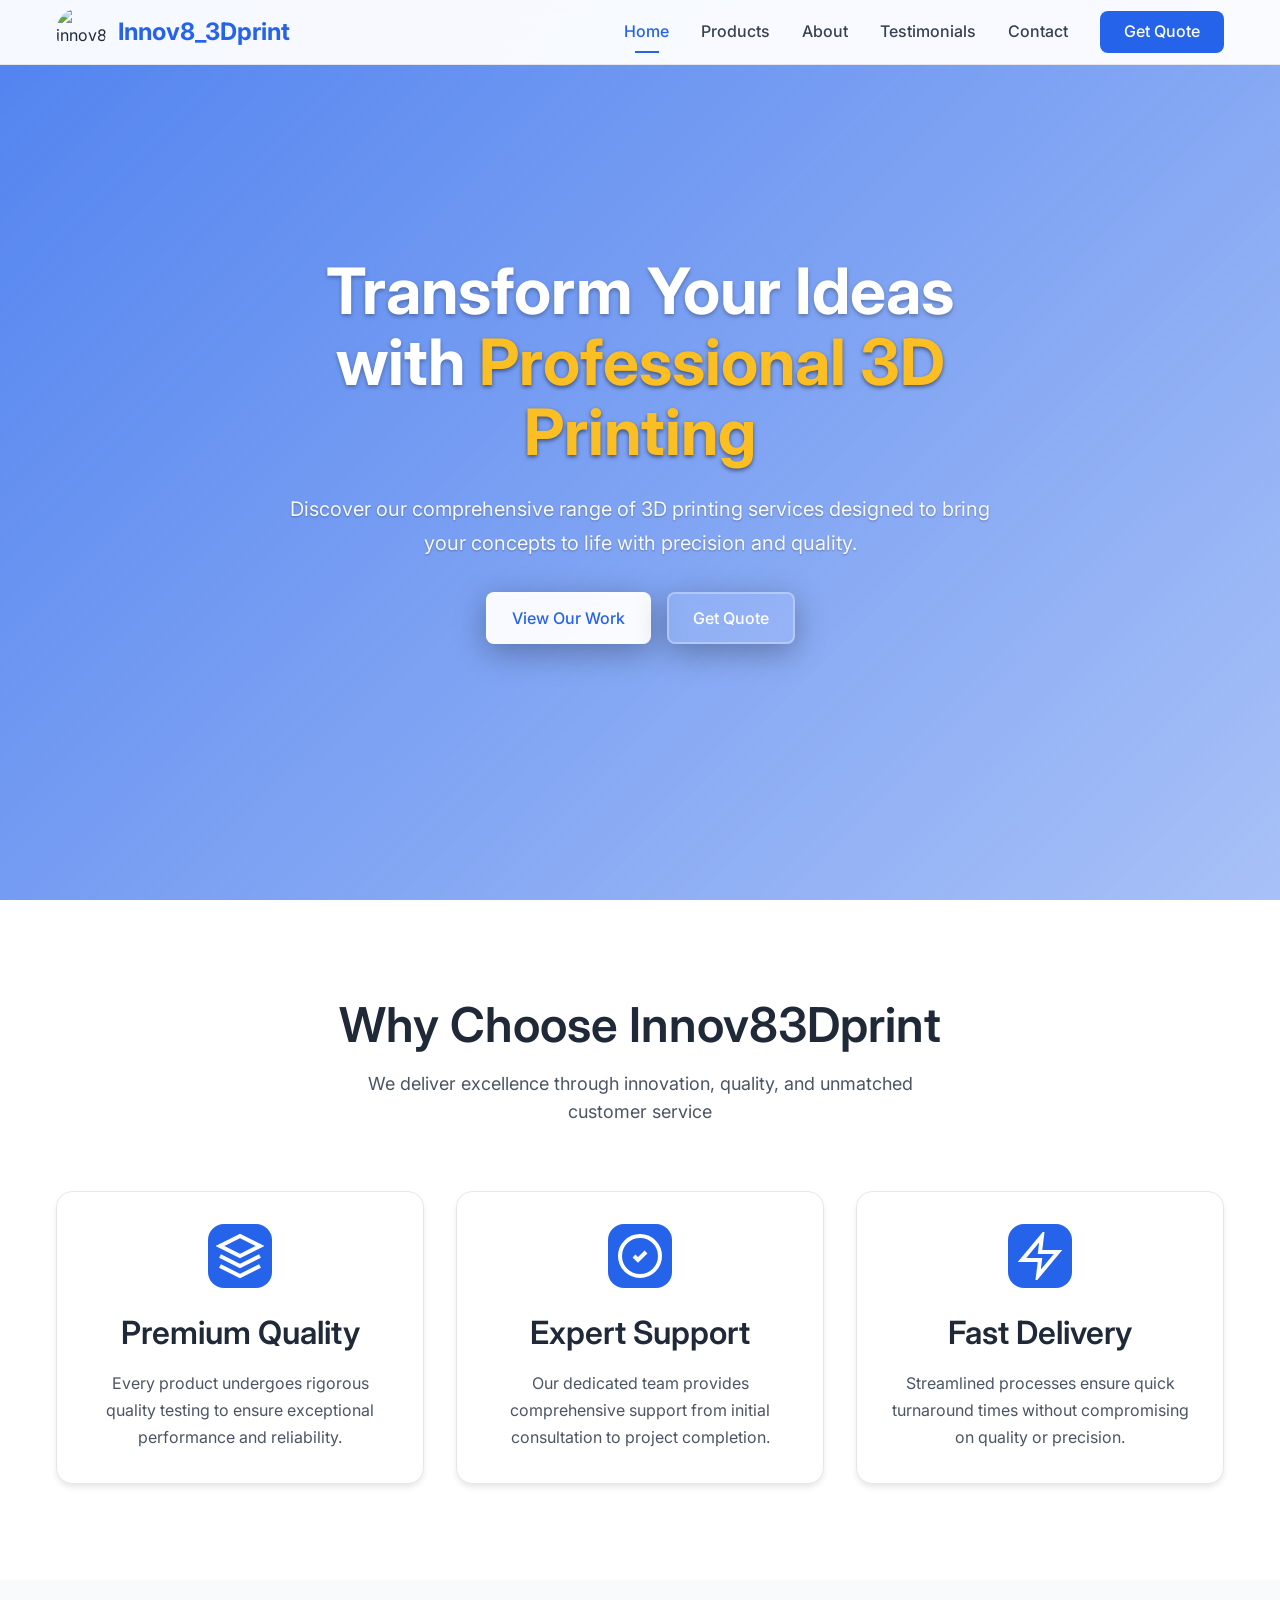
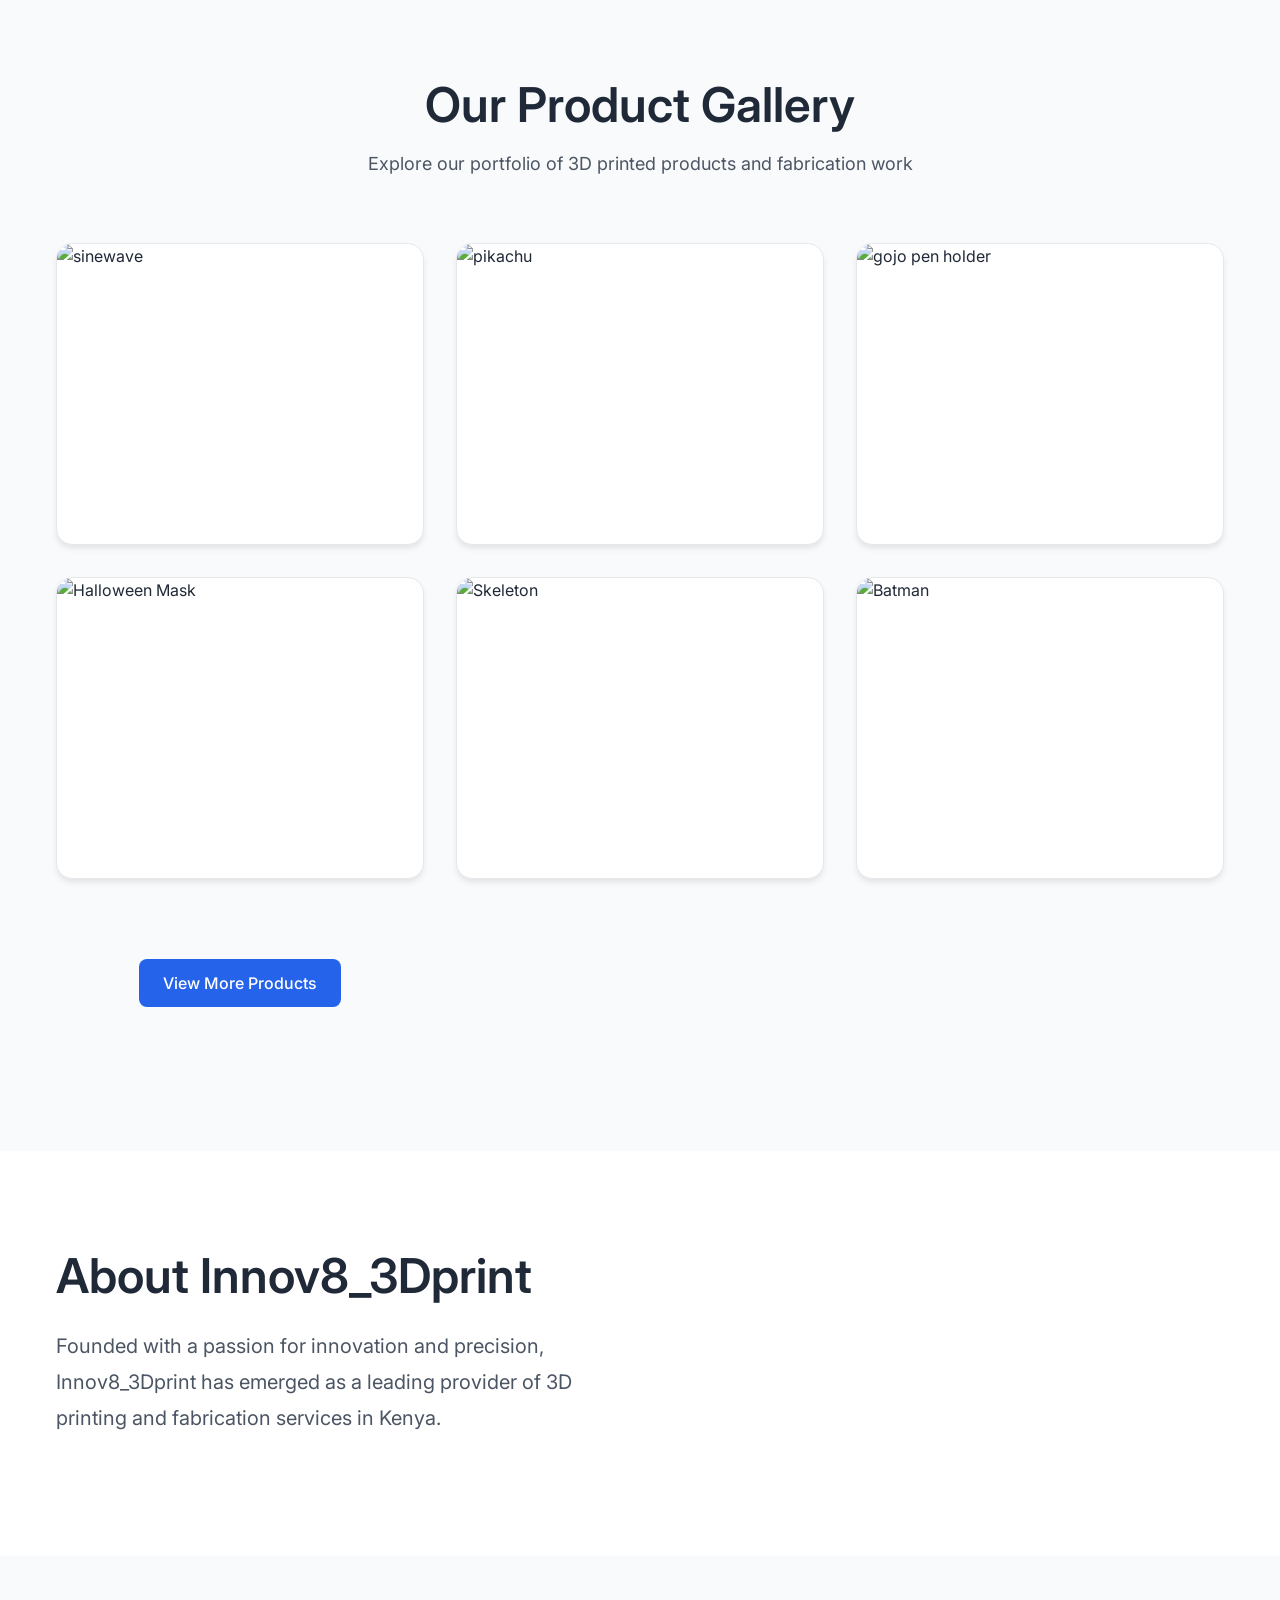
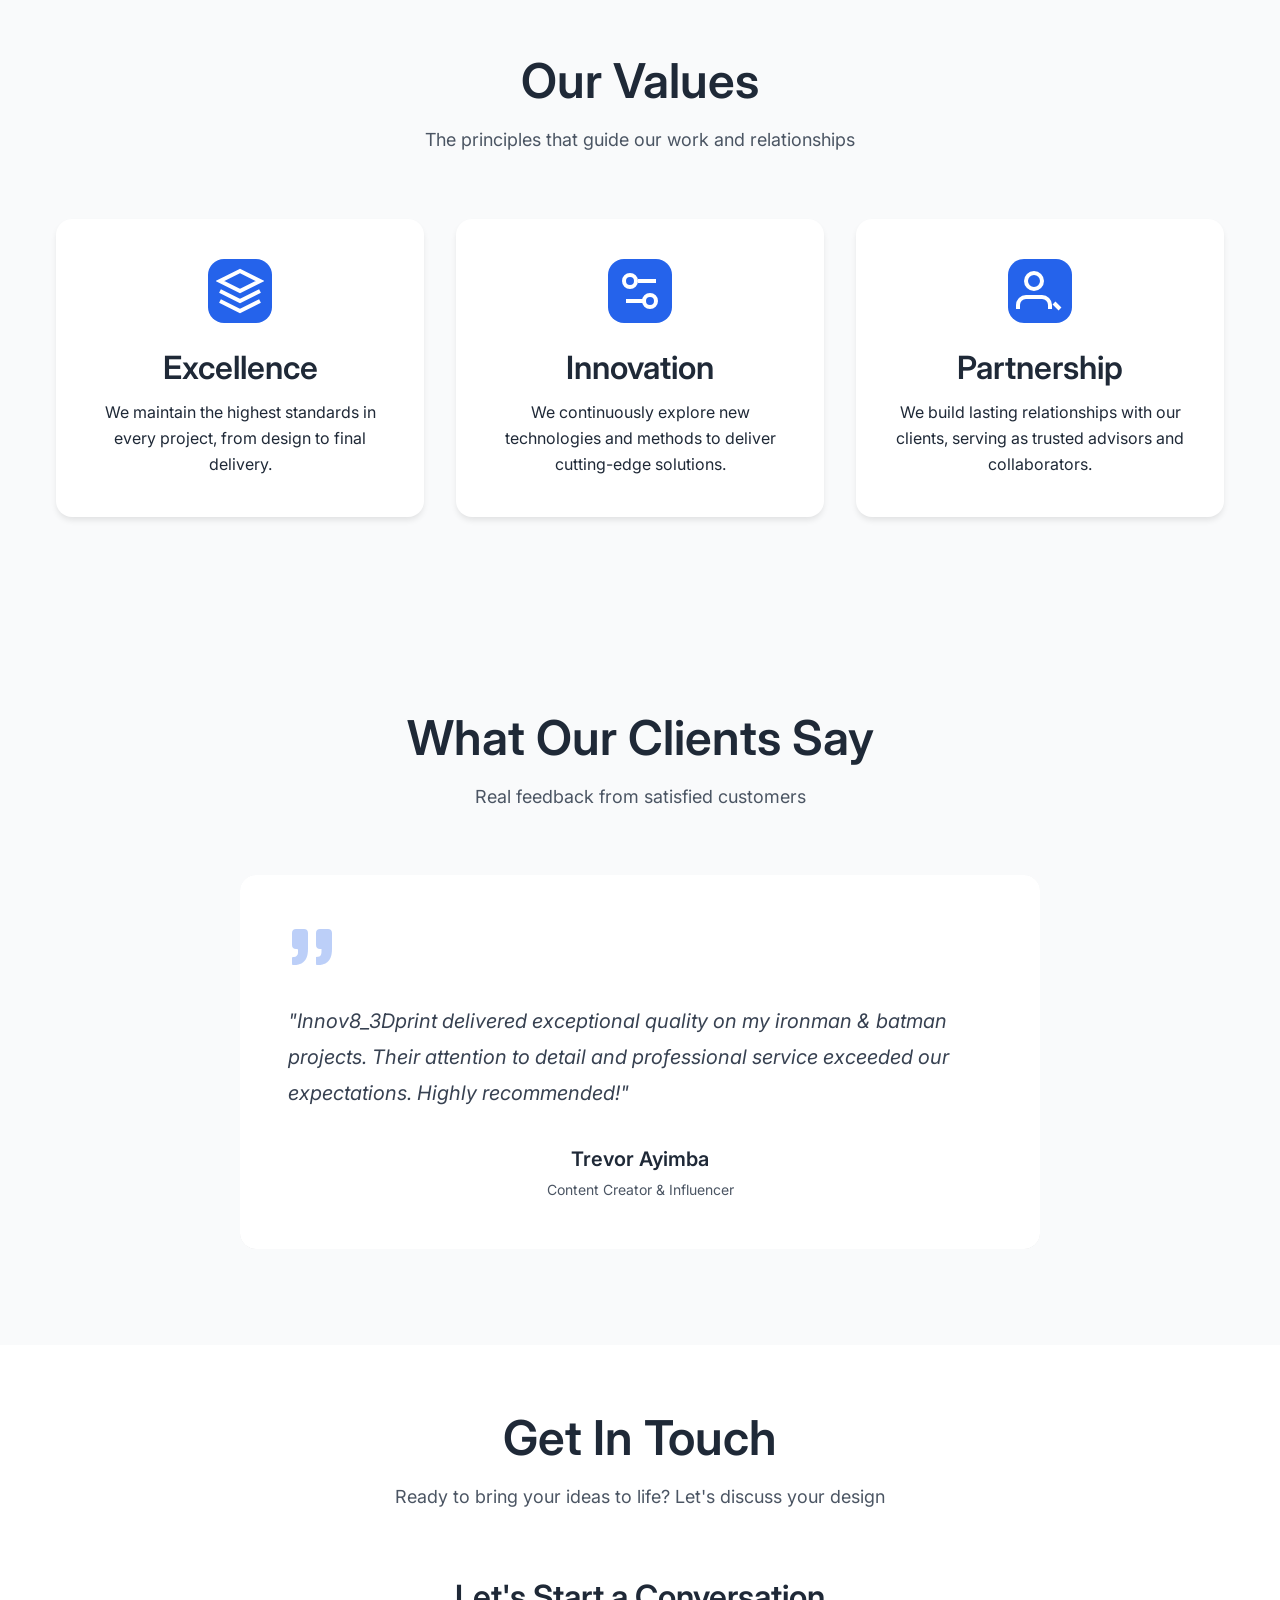
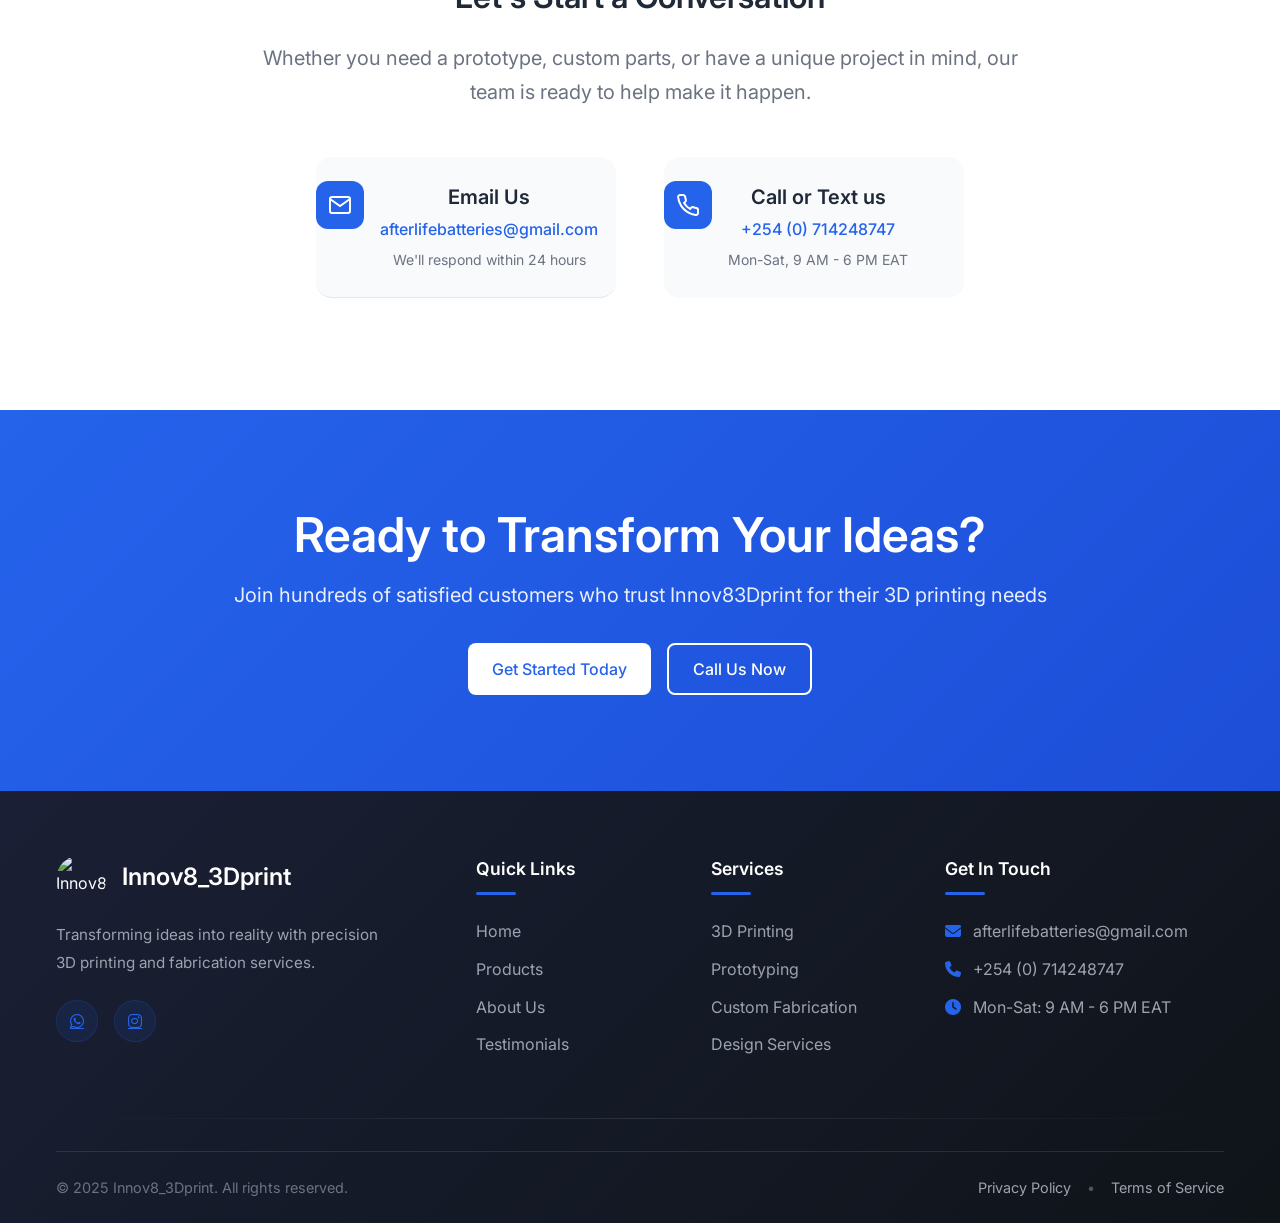
==== commit 9da716e0: "Fix HTML structure and add About section Removed an extra closing div tag and added an About section" ====
--- a/index.html
+++ b/index.html
@@ -199,13 +199,13 @@
                         <div class="product-tooltip">Custom gaming pieces and tabletop accessories</div>
                     </div>
                 </div>
-            </div> 
+            </div> -->
             <div class="section-cta">
                 <button id="view-more-btn" class="btn btn-primary">View More Products</button>
             </div>
         </div>
     </section>
--->
+                
     <!-- About Section -->
     <section id="about" class="company-story">
         <div class="container">
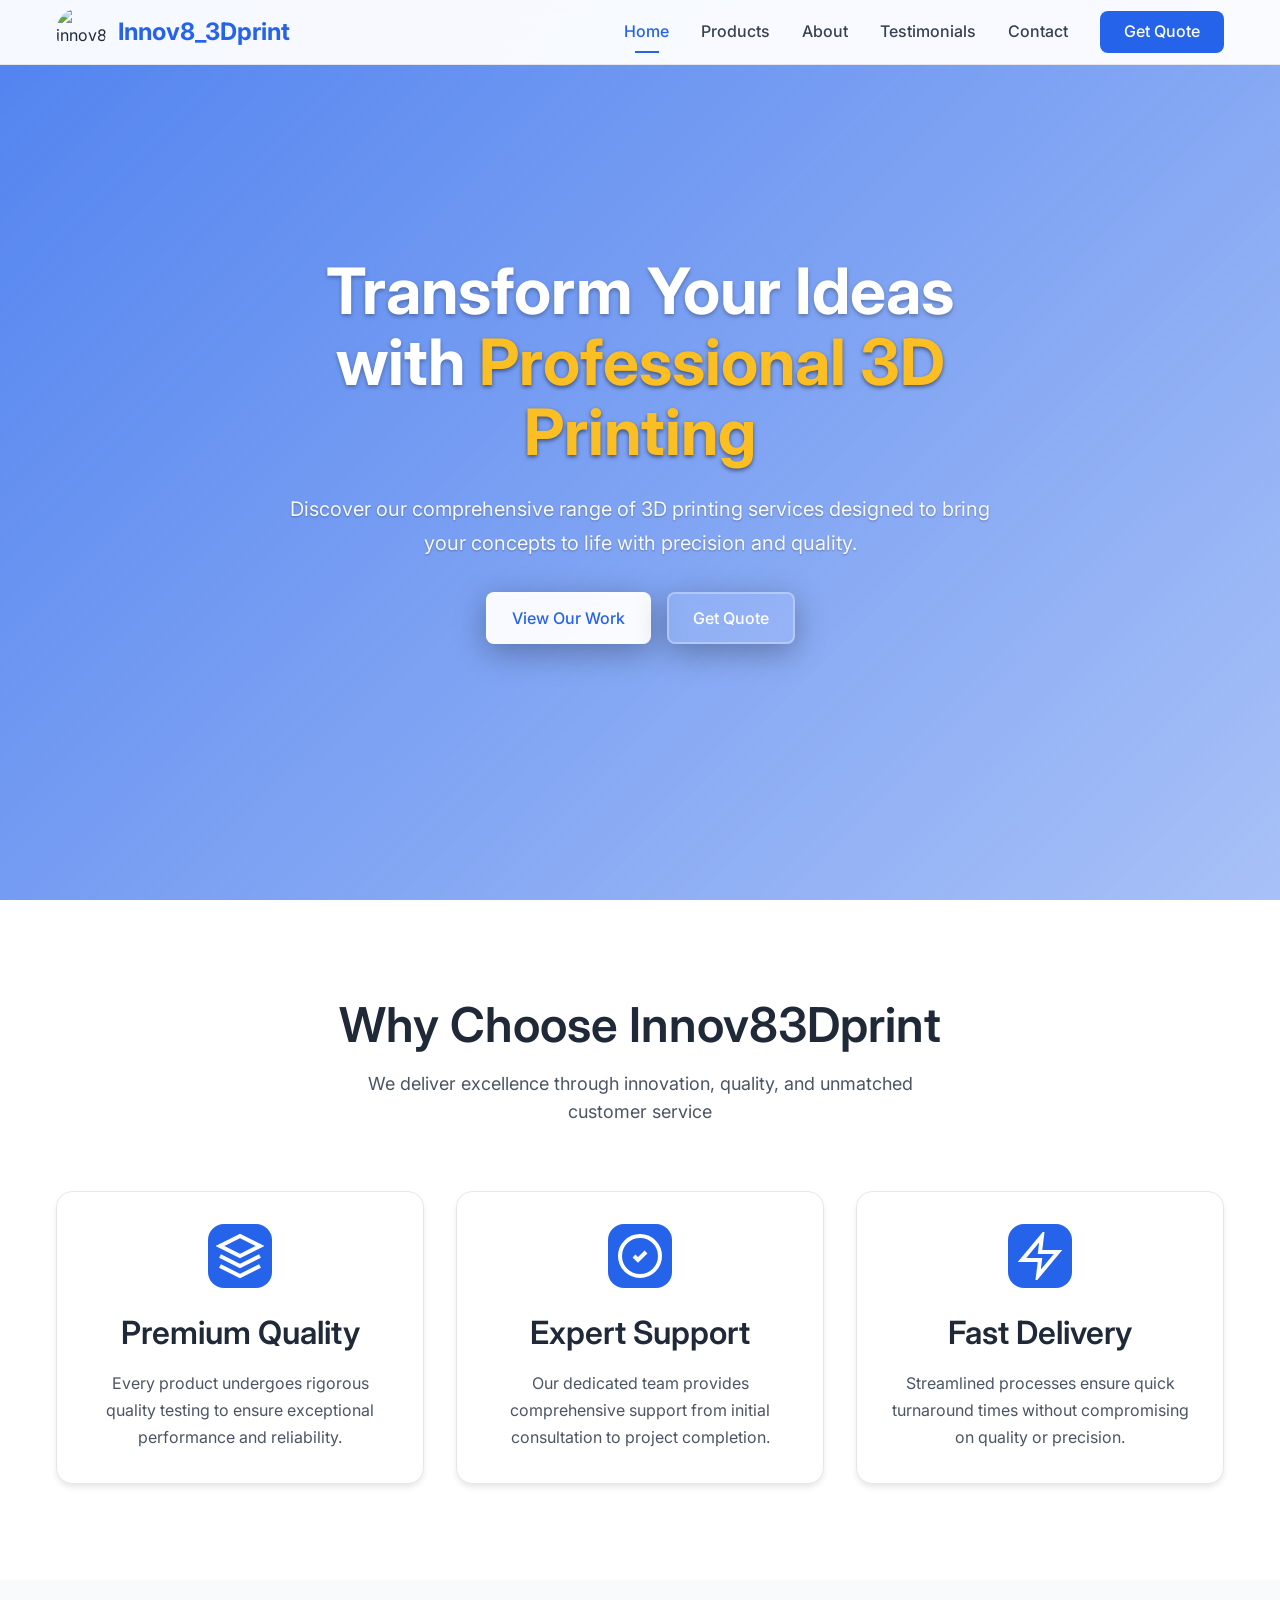
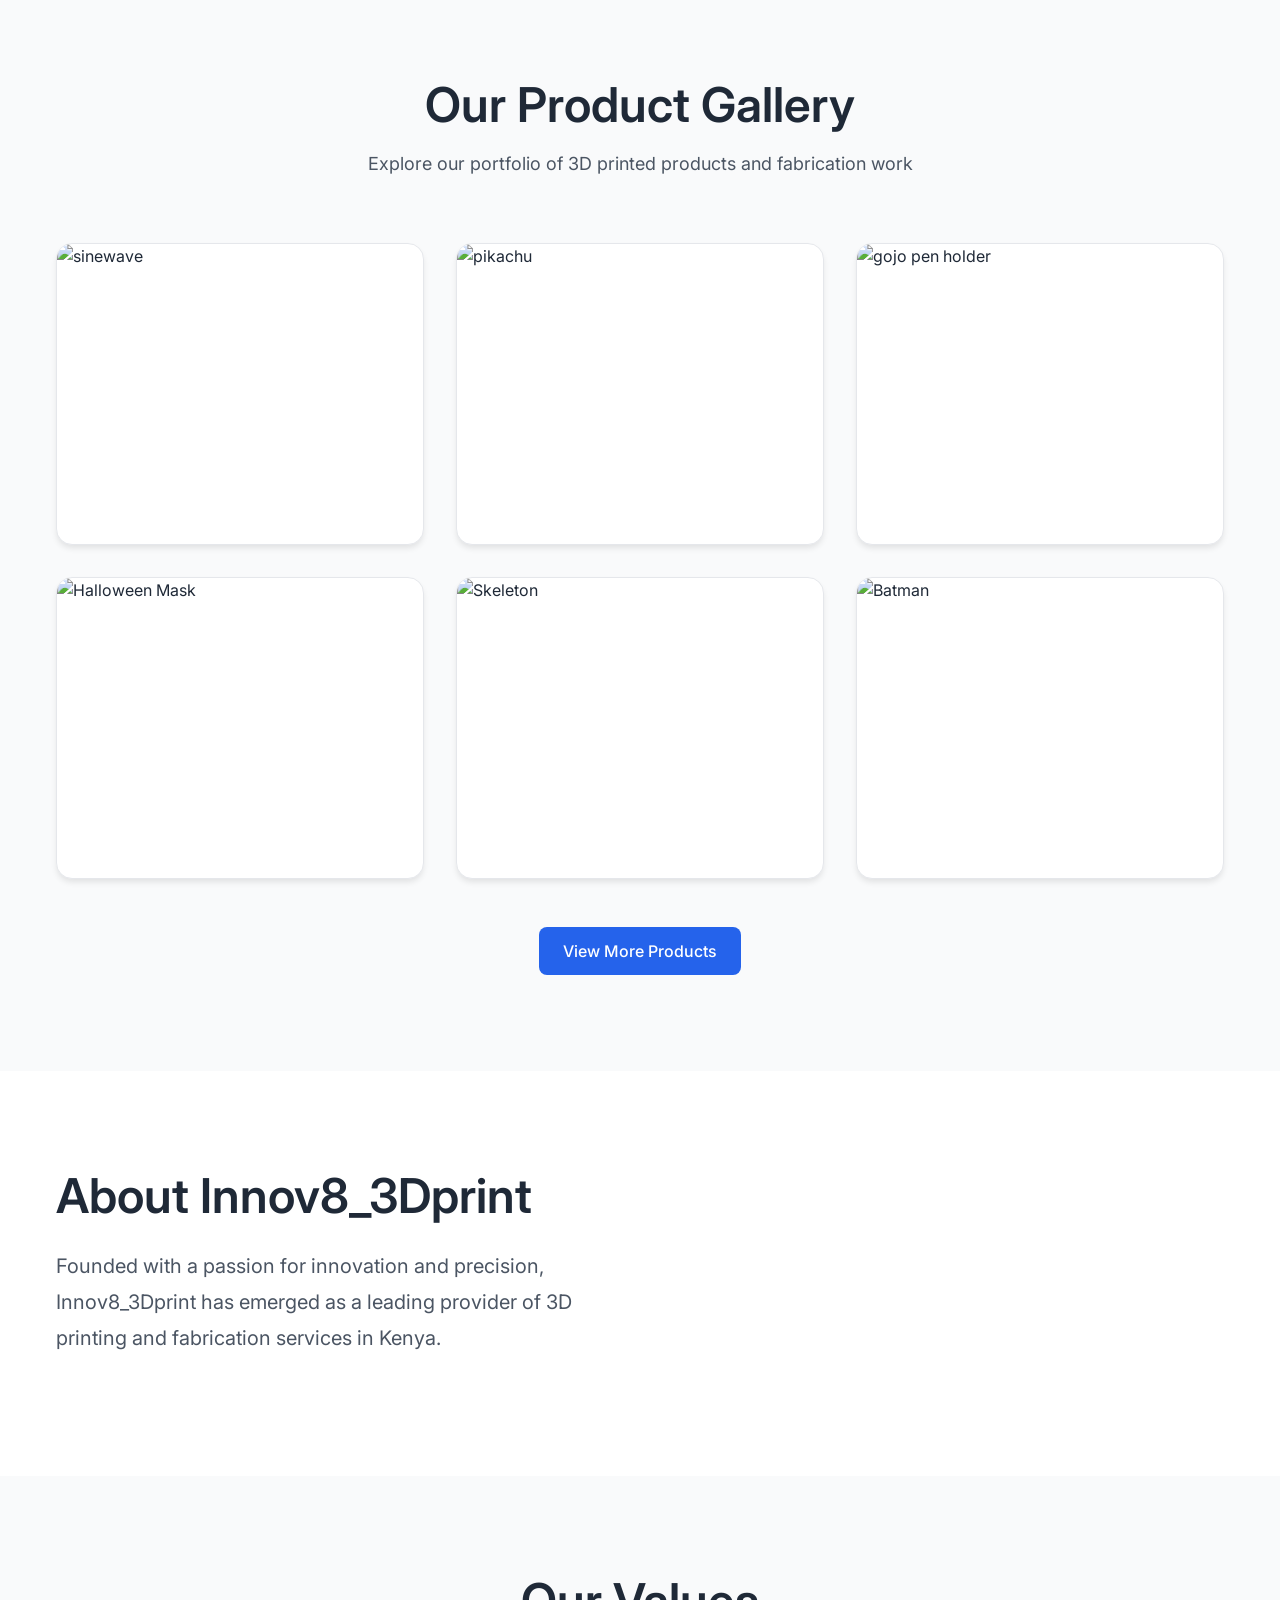
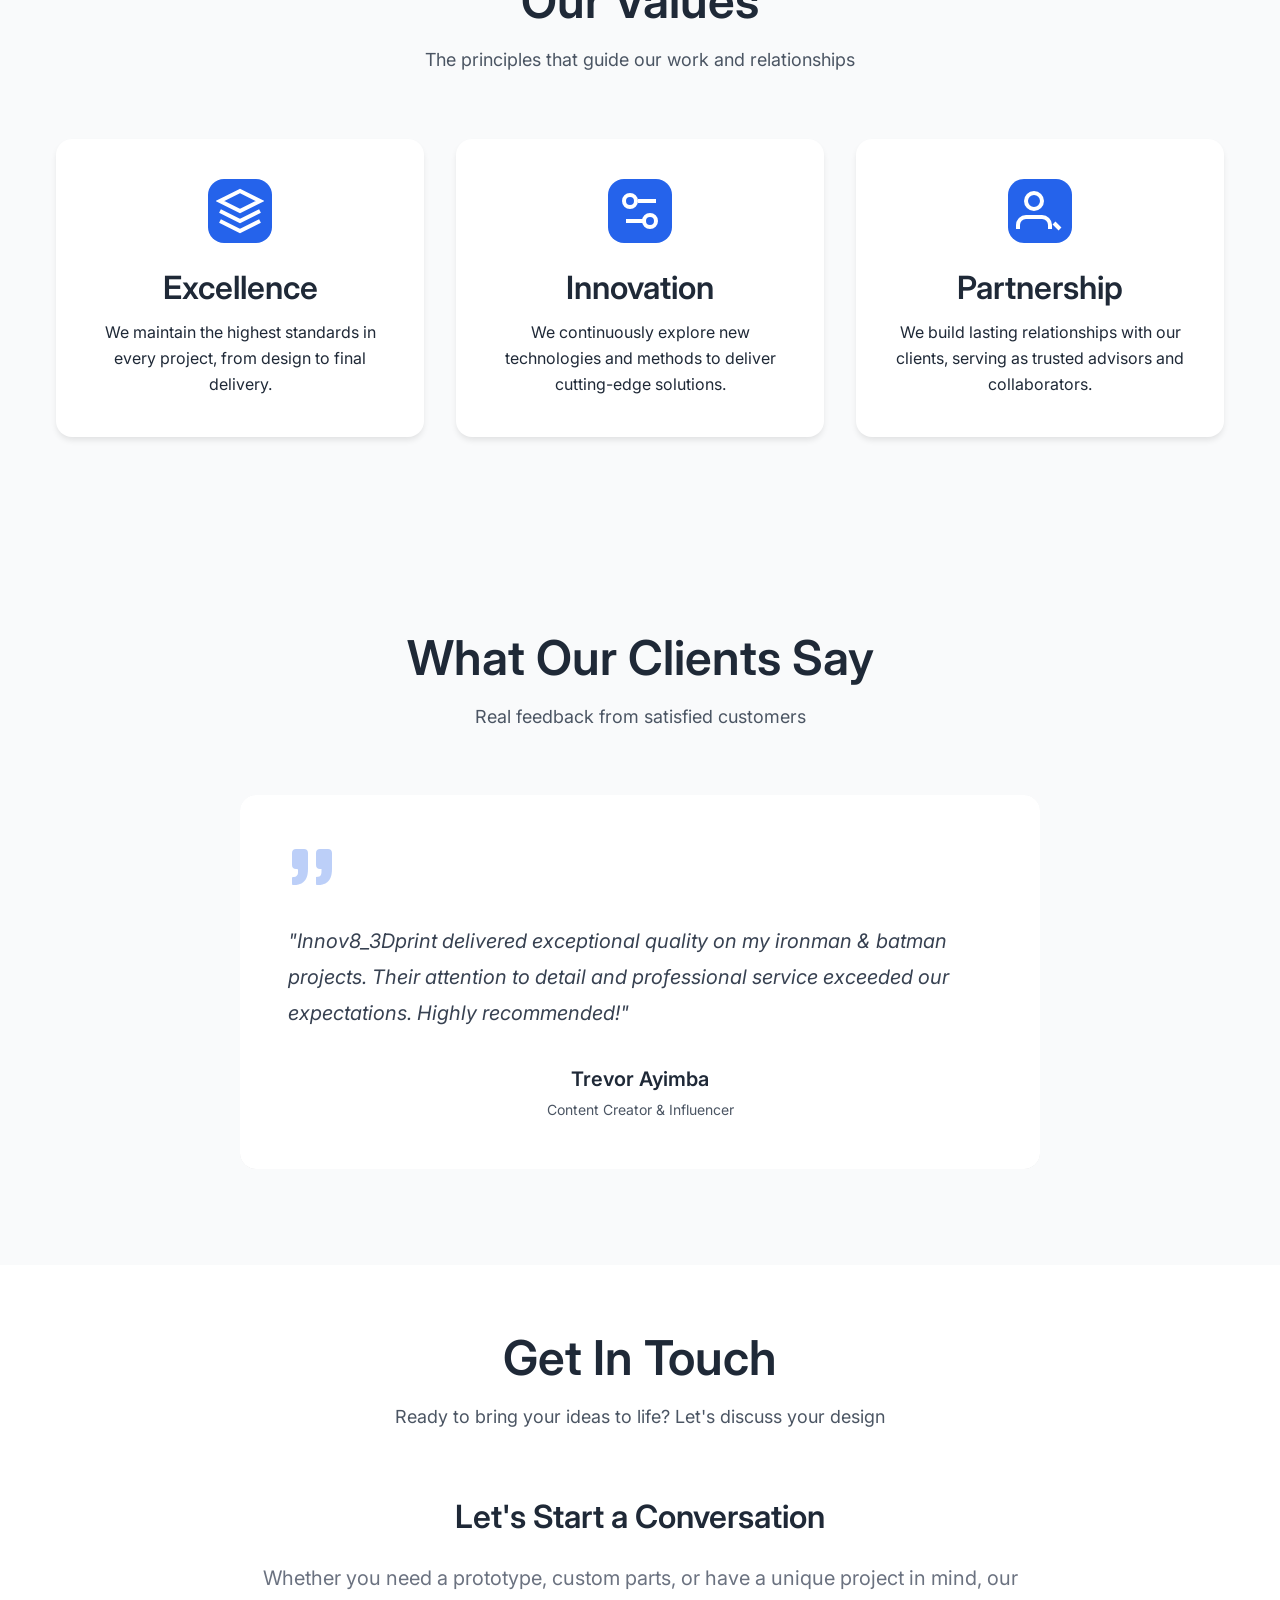
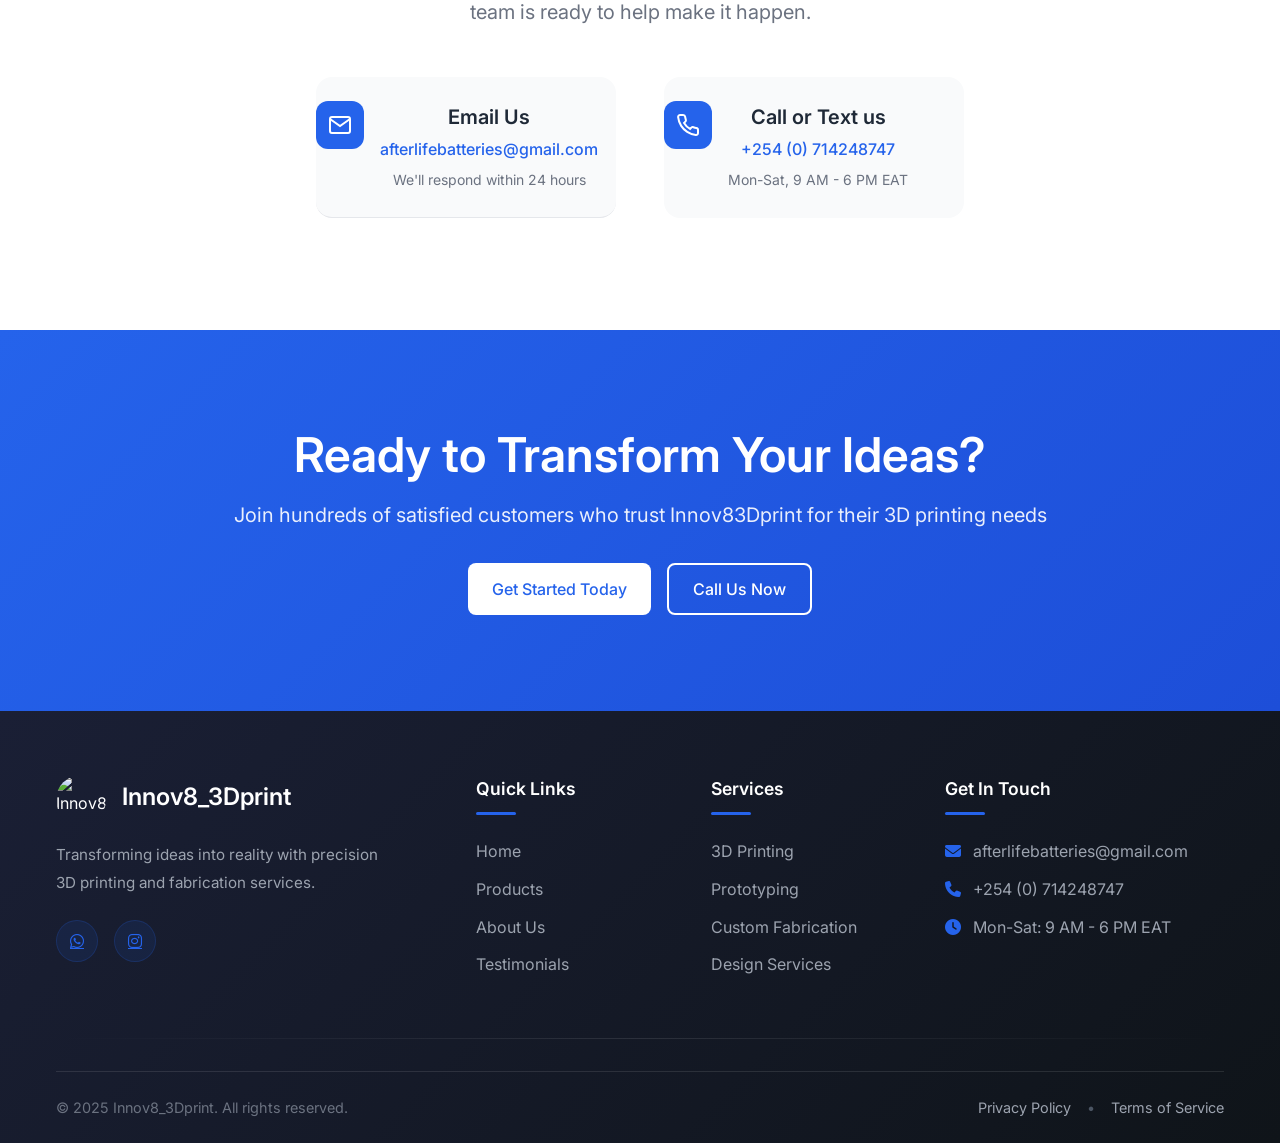
==== commit 432ce37b: "Update product card with new image and tooltip" ====
--- a/index.html
+++ b/index.html
@@ -39,6 +39,12 @@
                         <div class="dropdown-category">
                             <a href="halloween.html" class="dropdown-item">Halloween</a>
                         </div>
+                        <div class="dropdown-category">
+                            <a href="christmas.html" class="dropdown-item">Christmas</a>
+                        </div>
+                        <div class="dropdown-category">
+                            <a href="f1.html" class="dropdown-item">F1</a>
+                        </div>
                     </div>
                 </div>
                 <a href="#about" class="nav-link">About</a>
@@ -187,19 +193,19 @@
                         <div class="product-tooltip">Boo! Evil! Fetch justice!</div>
                     </div>
                 </div>
-              <!--  <div class="product-card hidden-product">
+               <div class="product-card hidden-product">
                     <div class="product-image" data-description="Unique art pieces and sculptural works">
-                        <img src="https://images.pexels.com/photos/3183159/pexels-photo-3183159.jpeg?auto=compress&cs=tinysrgb&w=400" alt="Art Pieces">
-                        <div class="product-tooltip">Unique art pieces and sculptural works</div>
+                        <img src="https://raw.githubusercontent.com/CalKK/innov83dprint/main/gallery/OPTIMUS PRIME.jpeg" alt="Optimus Prime">
+                        <div class="product-tooltip">Till All are One!</div>
                     </div>
                 </div>
                 <div class="product-card hidden-product">
                     <div class="product-image" data-description="Custom gaming pieces and tabletop accessories">
-                        <img src="https://images.pexels.com/photos/3183162/pexels-photo-3183162.jpeg?auto=compress&cs=tinysrgb&w=400" alt="Gaming Accessories">
-                        <div class="product-tooltip">Custom gaming pieces and tabletop accessories</div>
-                    </div>
-                </div>
-            </div> -->
+                        <img src="https://raw.githubusercontent.com/CalKK/innov83dprint/main/gallery/love heart.jpeg" alt="Gaming Accessories">
+                        <div class="product-tooltip">Love is literally in the air!</div>
+                    </div>
+                </div>
+            </div> 
             <div class="section-cta">
                 <button id="view-more-btn" class="btn btn-primary">View More Products</button>
             </div>
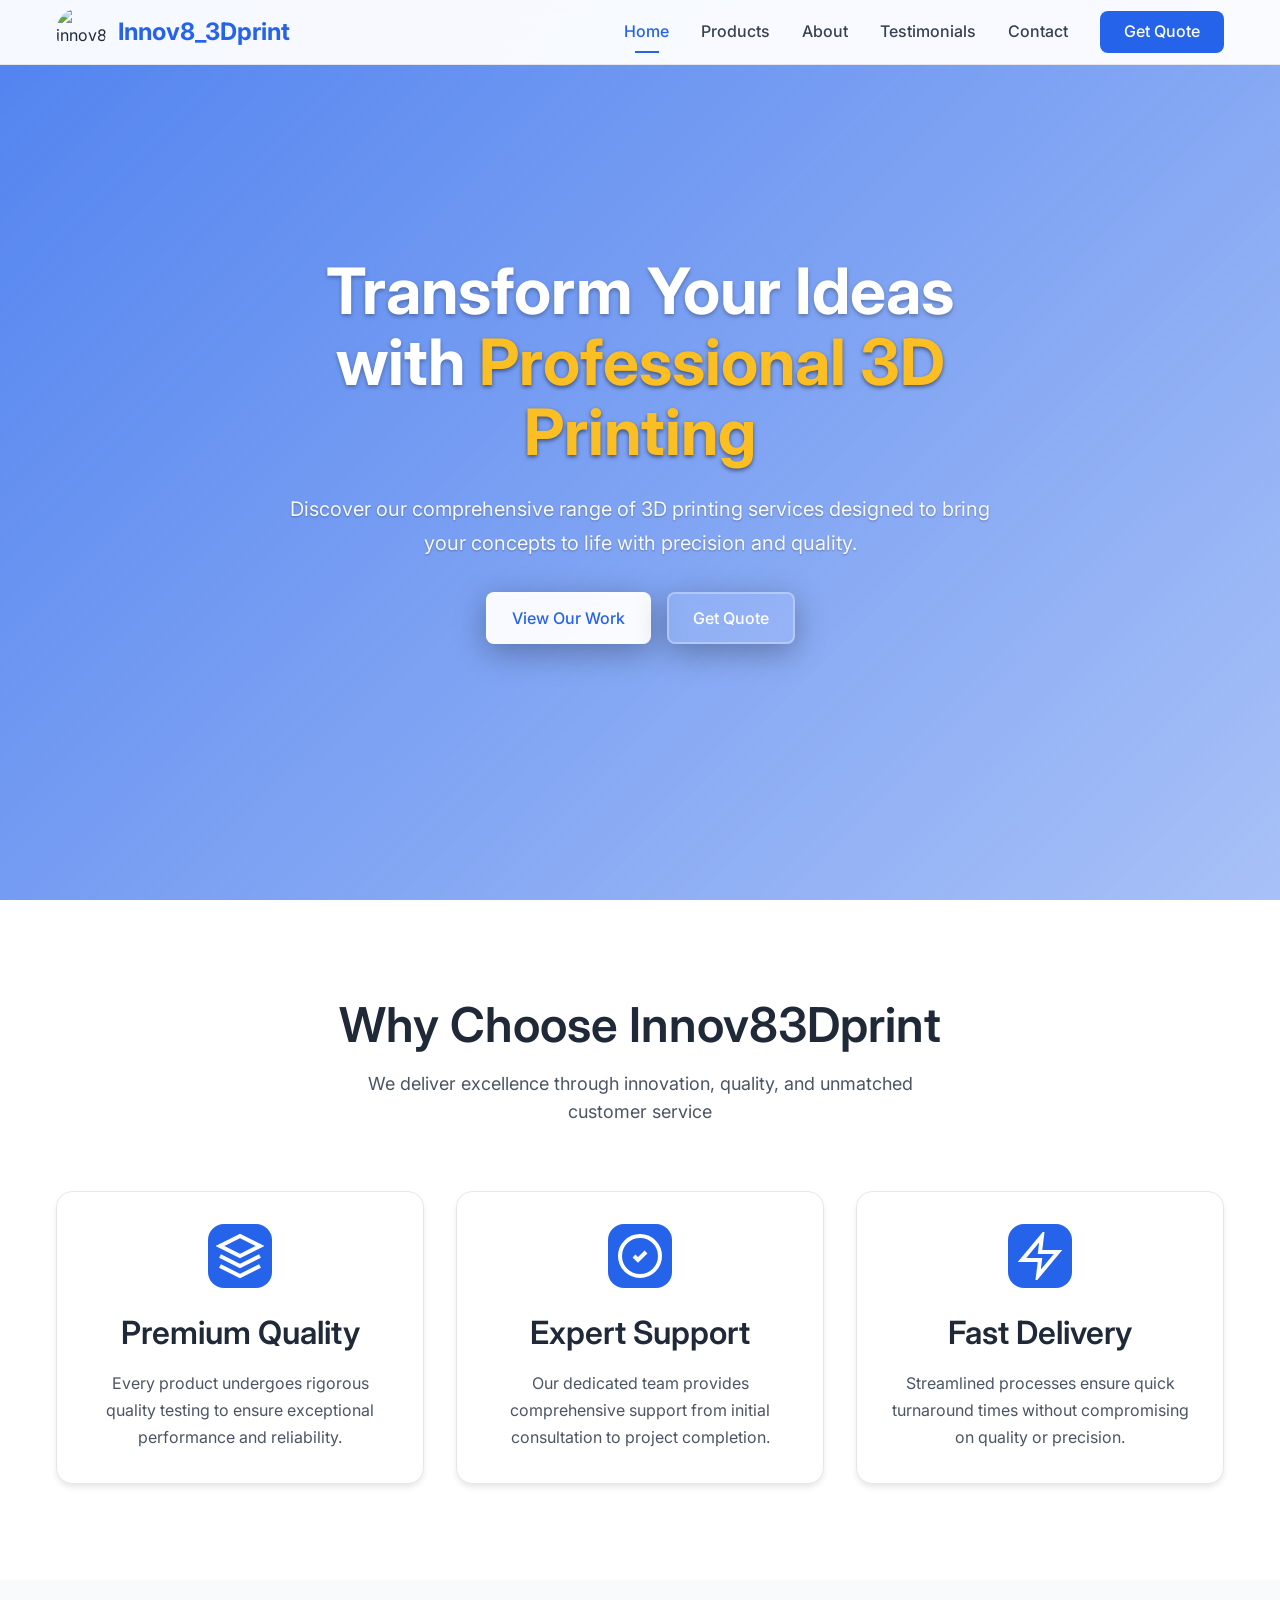
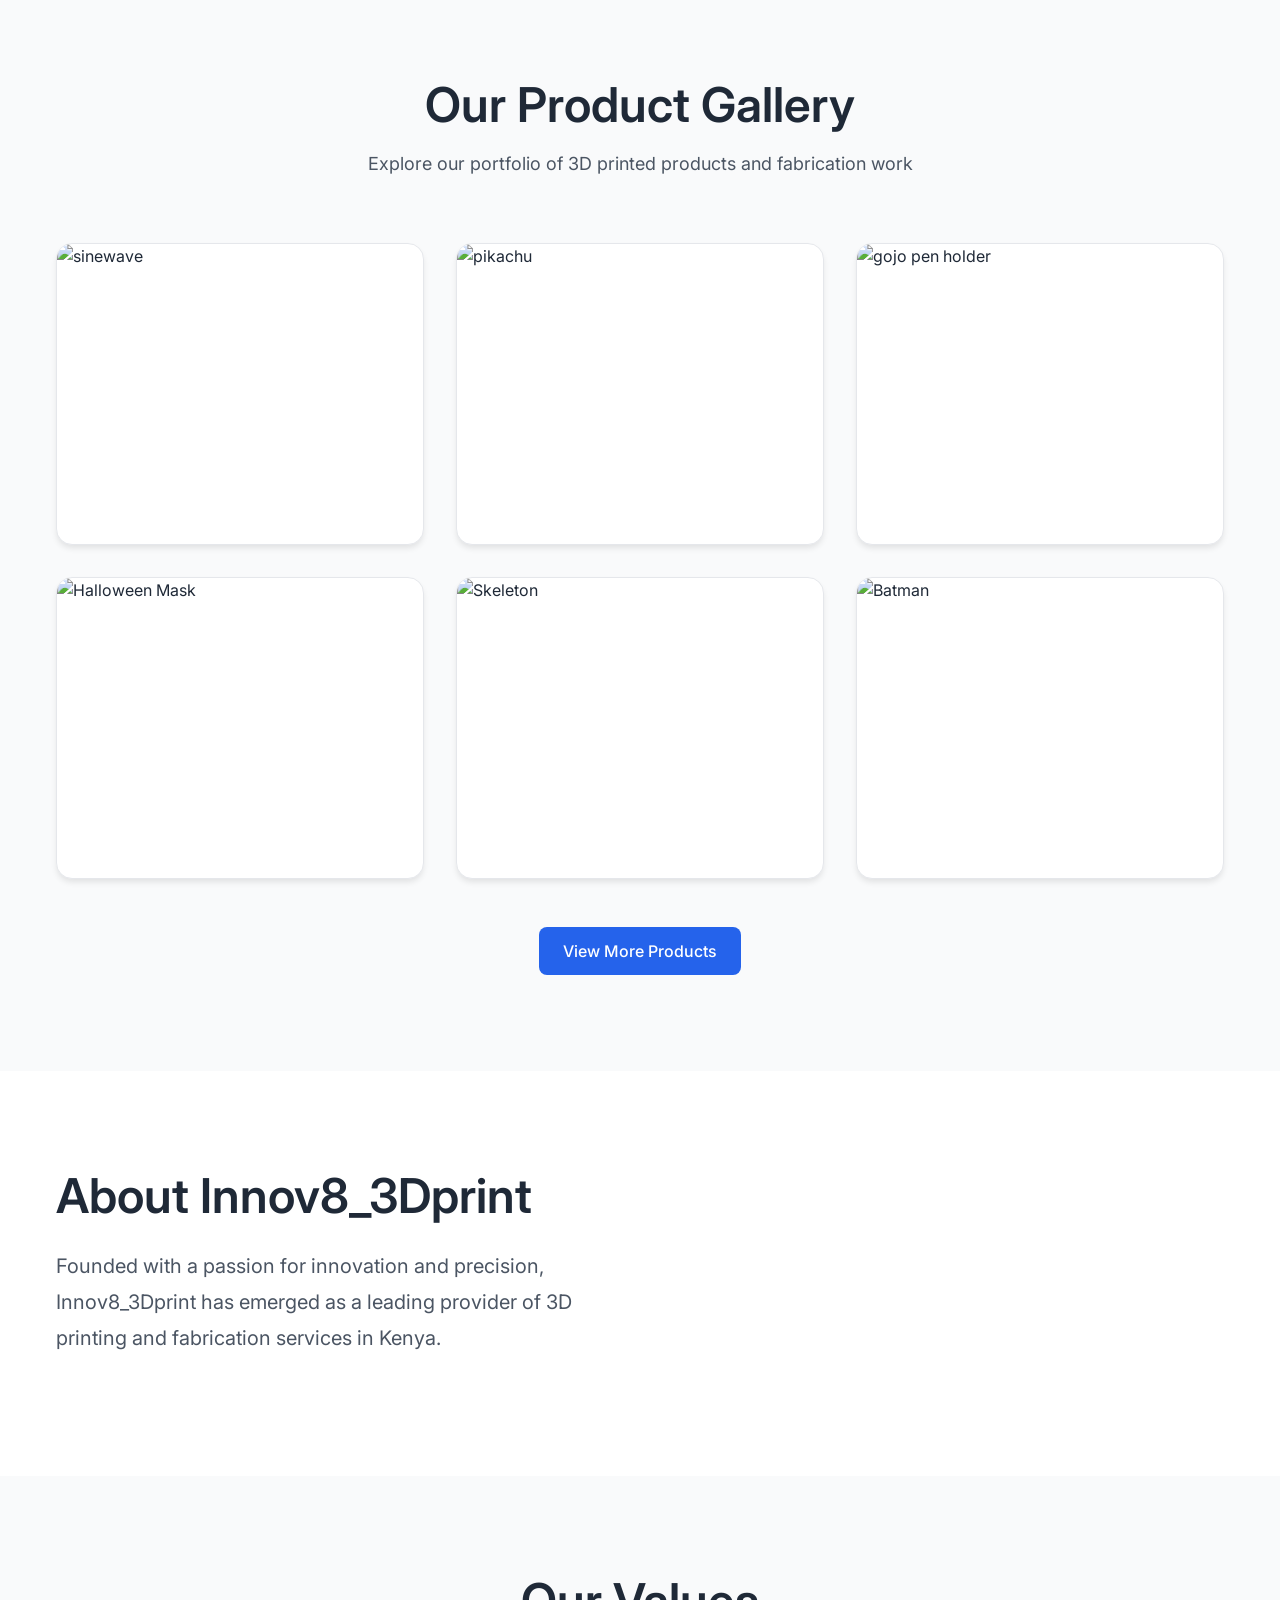
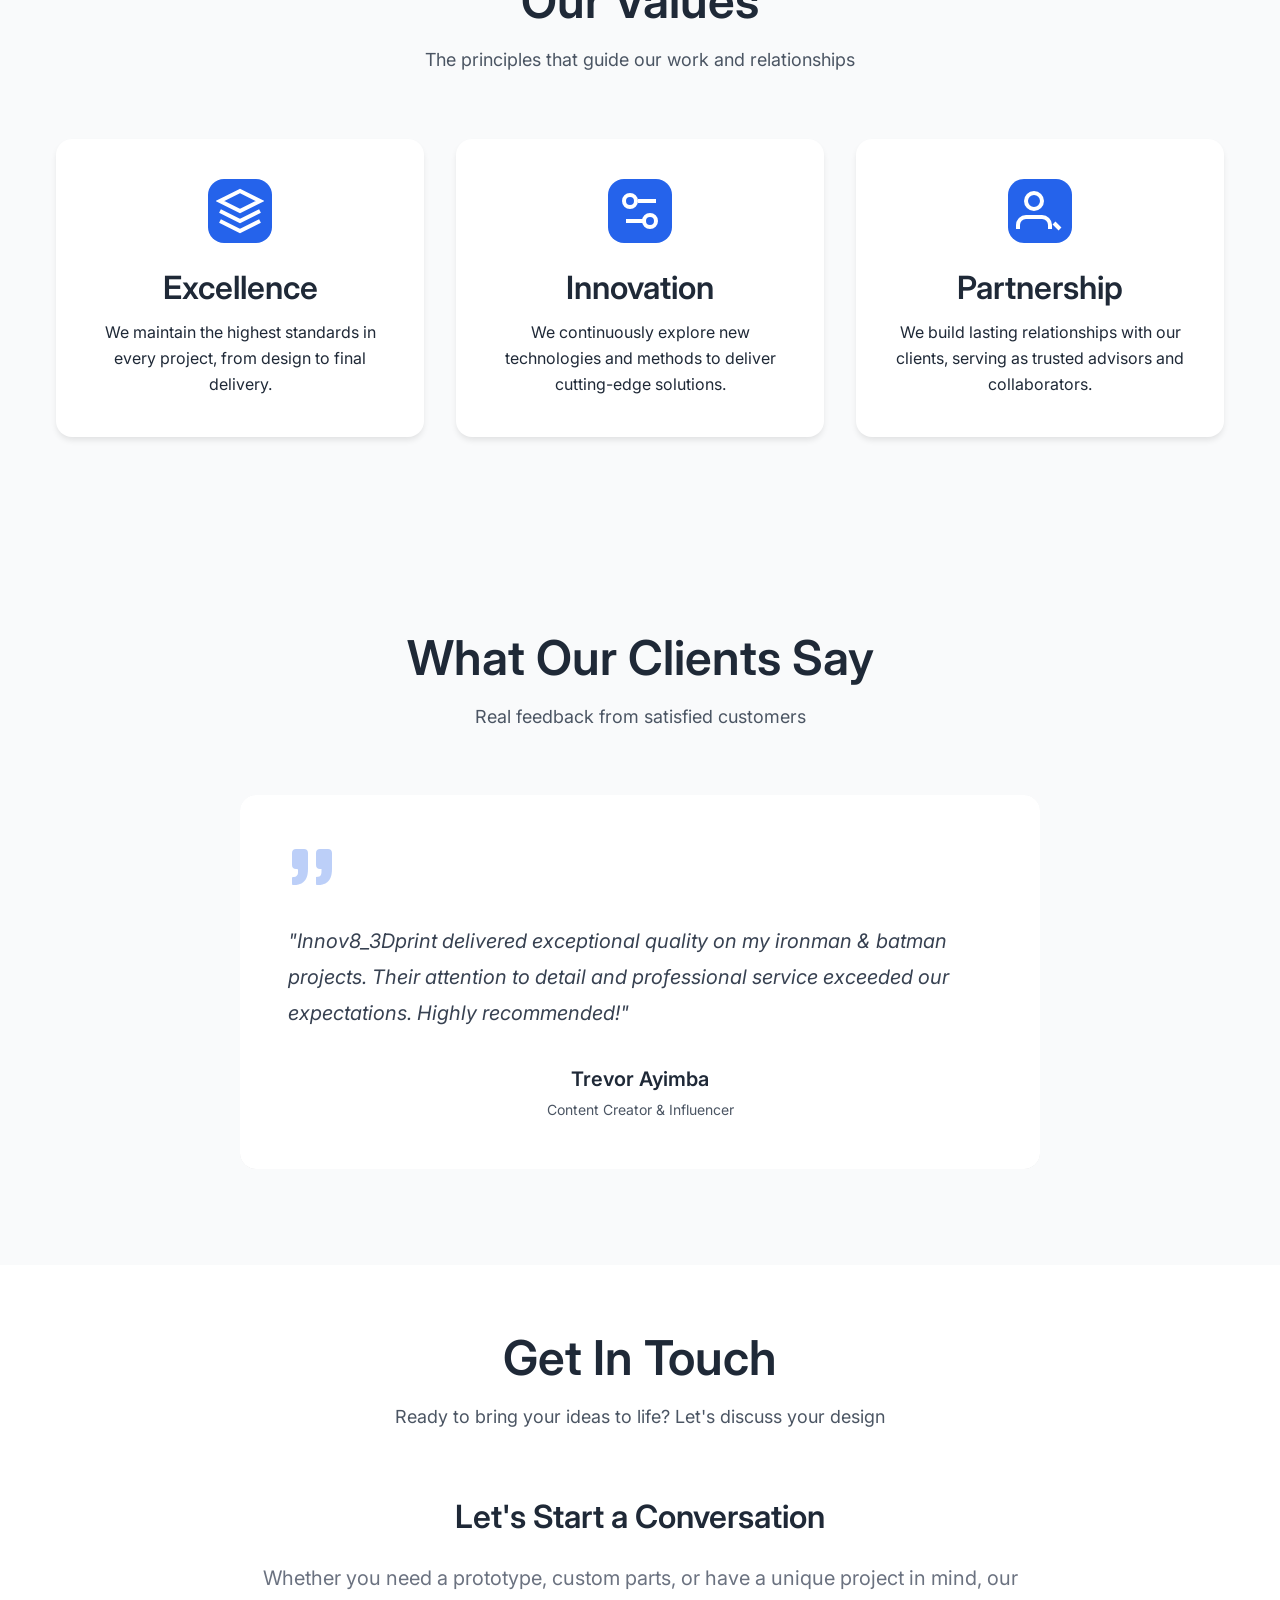
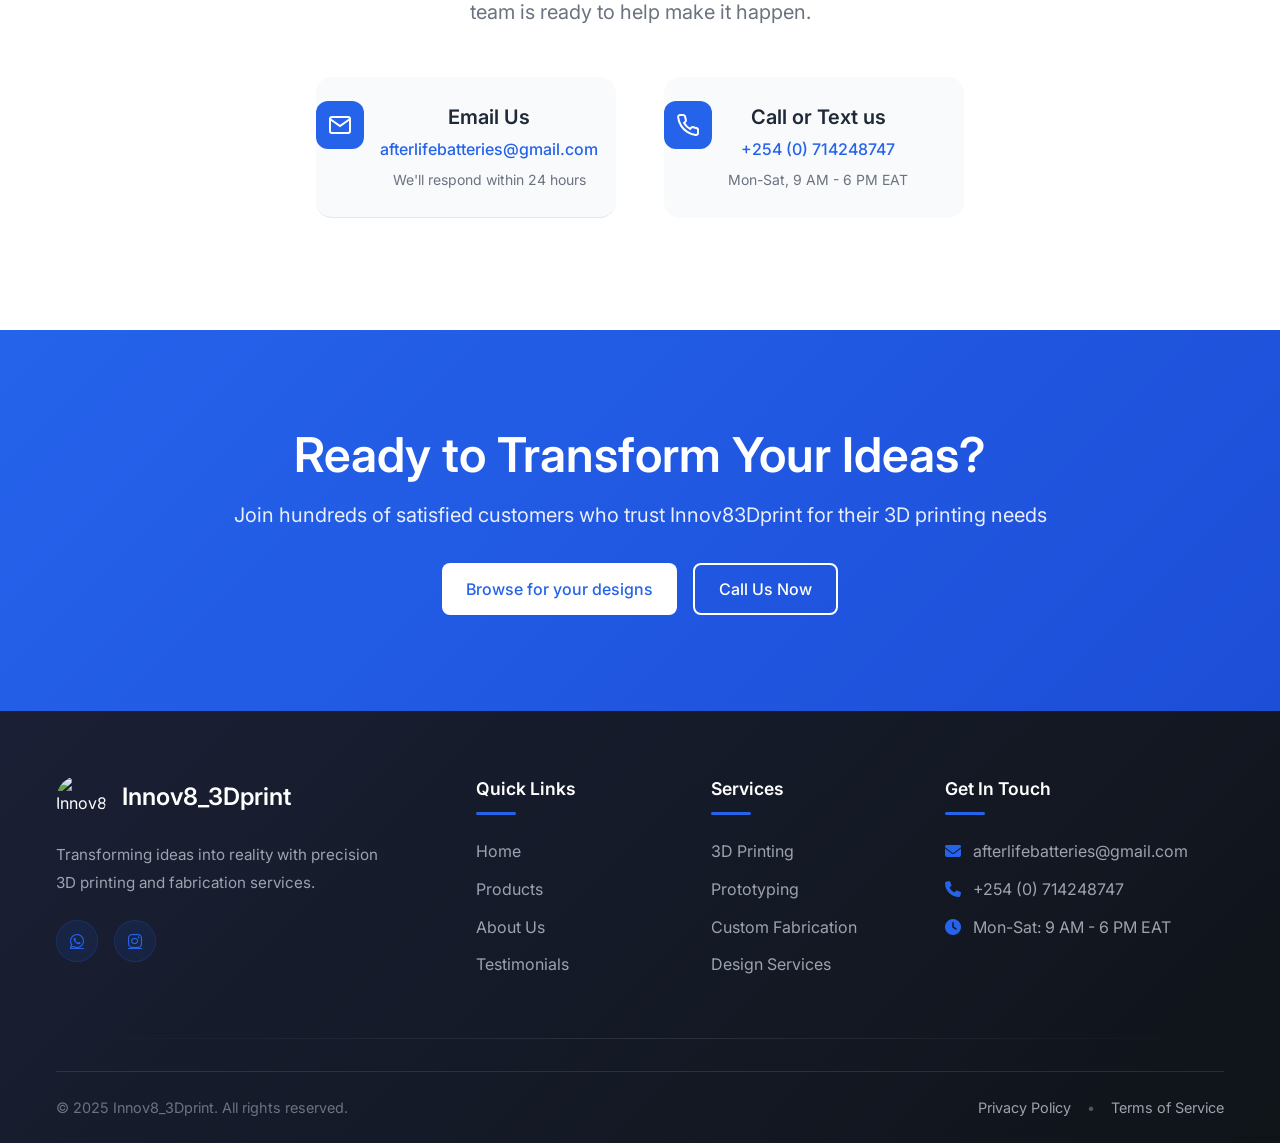
==== commit fb37a73e: "Update call to action link to browse designs" ====
--- a/index.html
+++ b/index.html
@@ -395,7 +395,7 @@
                 <h2>Ready to Transform Your Ideas?</h2>
                 <p>Join hundreds of satisfied customers who trust Innov83Dprint for their 3D printing needs</p>
                 <div class="cta-buttons">
-                    <a href="#contact" class="btn btn-white">Get Started Today</a>
+                    <a href="https://makerworld.com/en" class="btn btn-white">Browse for your designs</a>
                     <a href="tel:+254714248747" class="btn btn-outline-white">Call Us Now</a>
                 </div>
             </div>
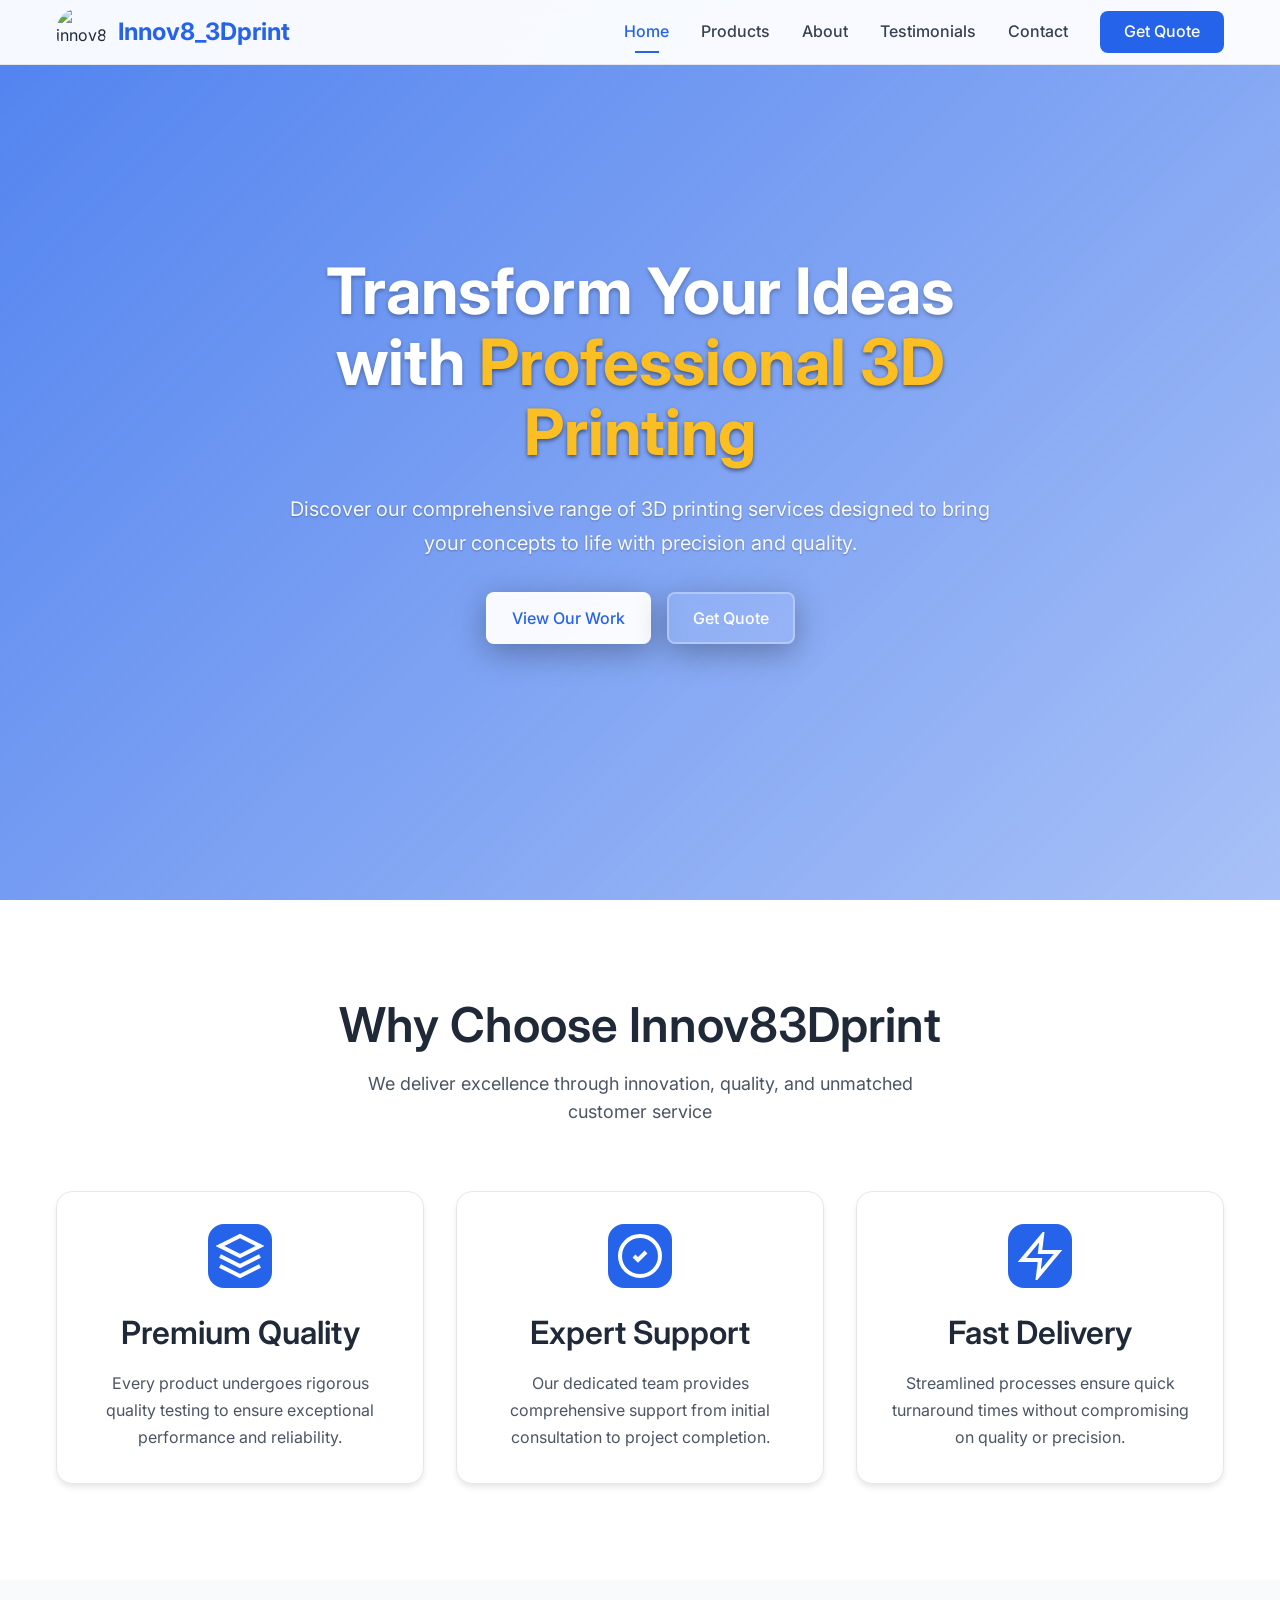
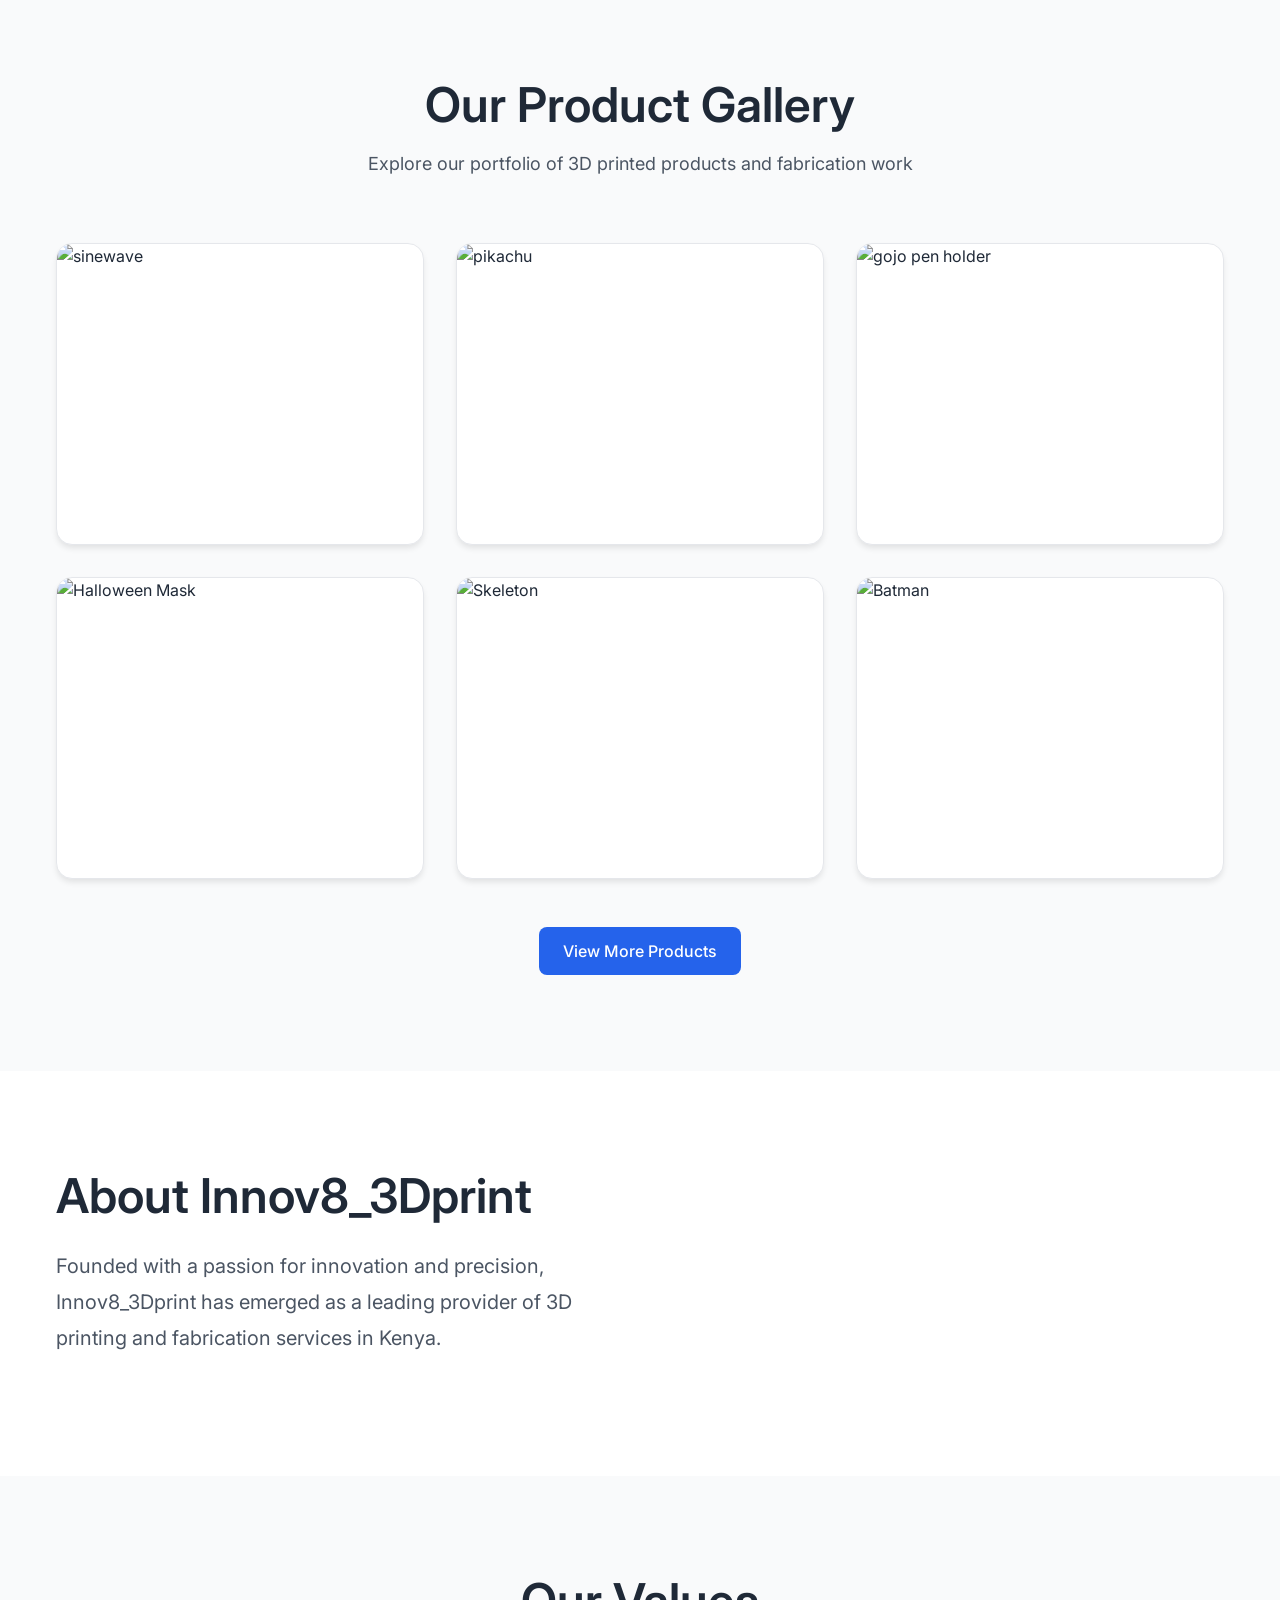
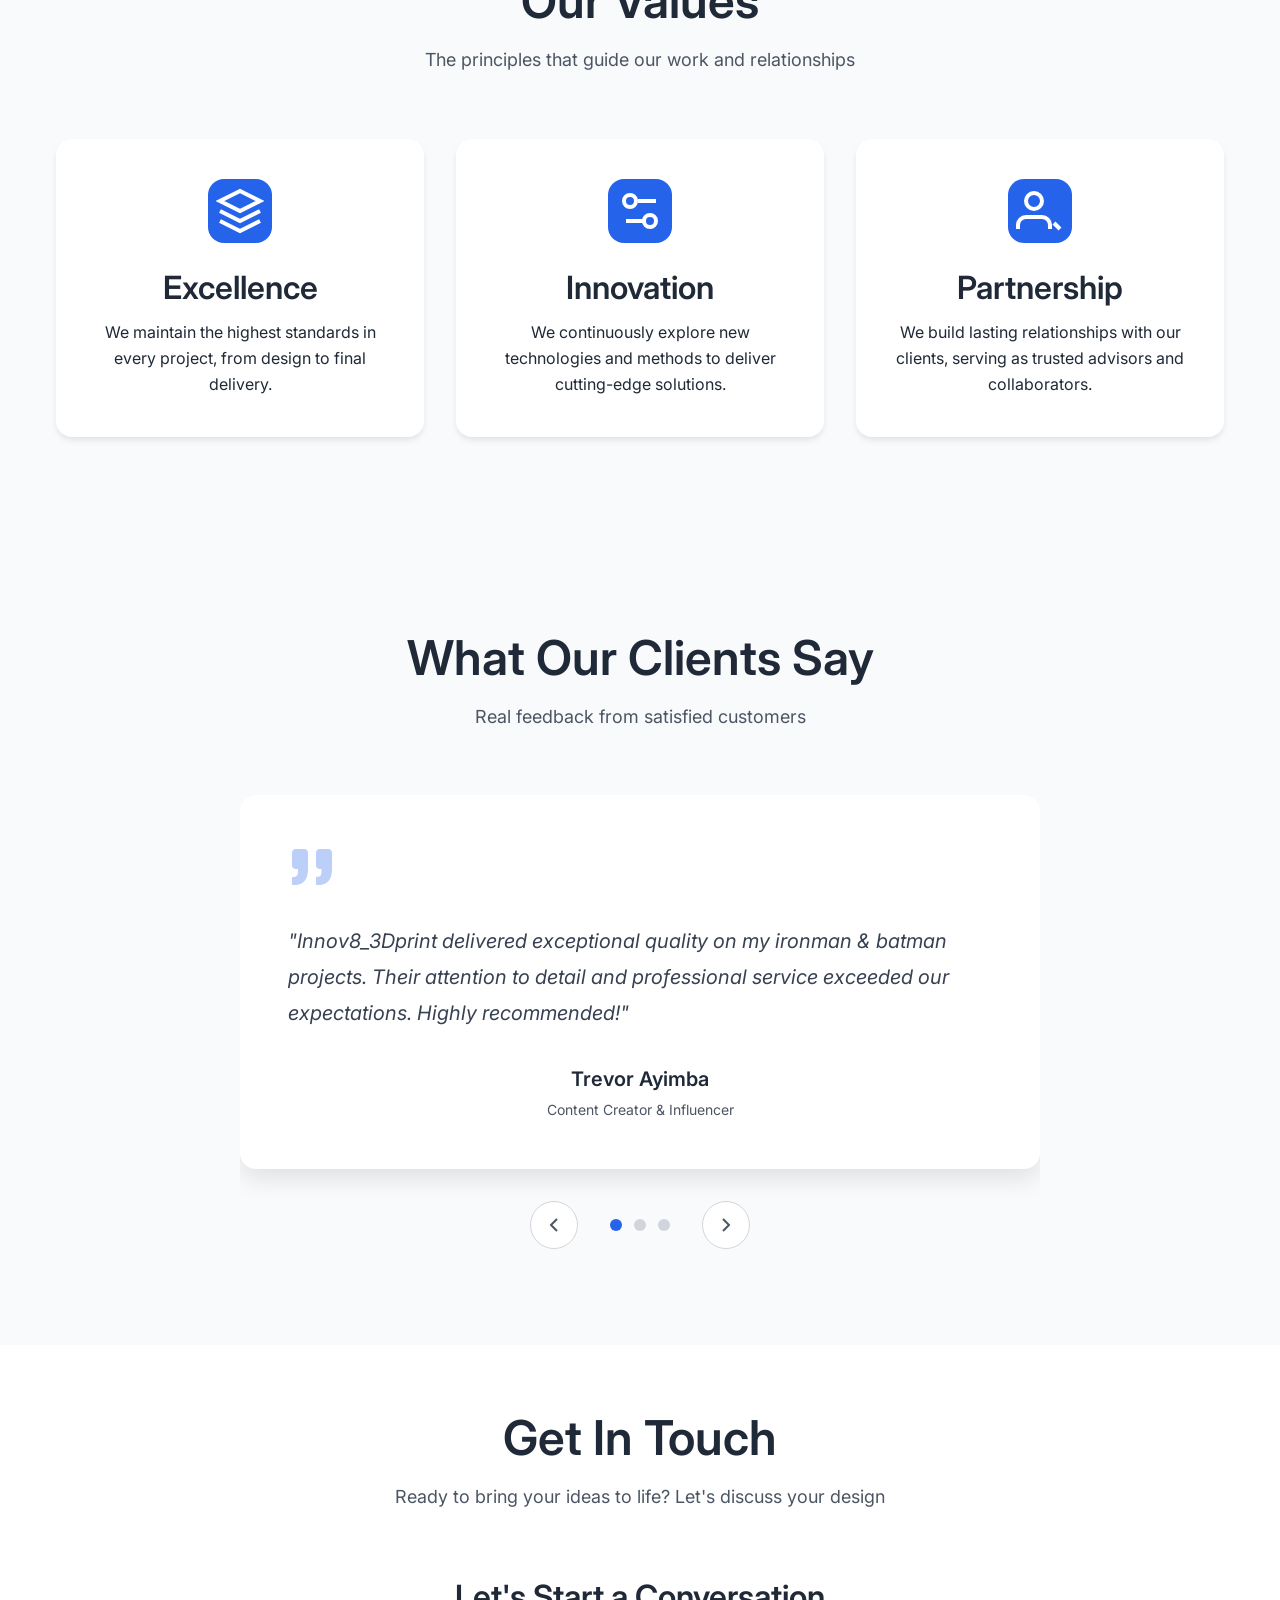
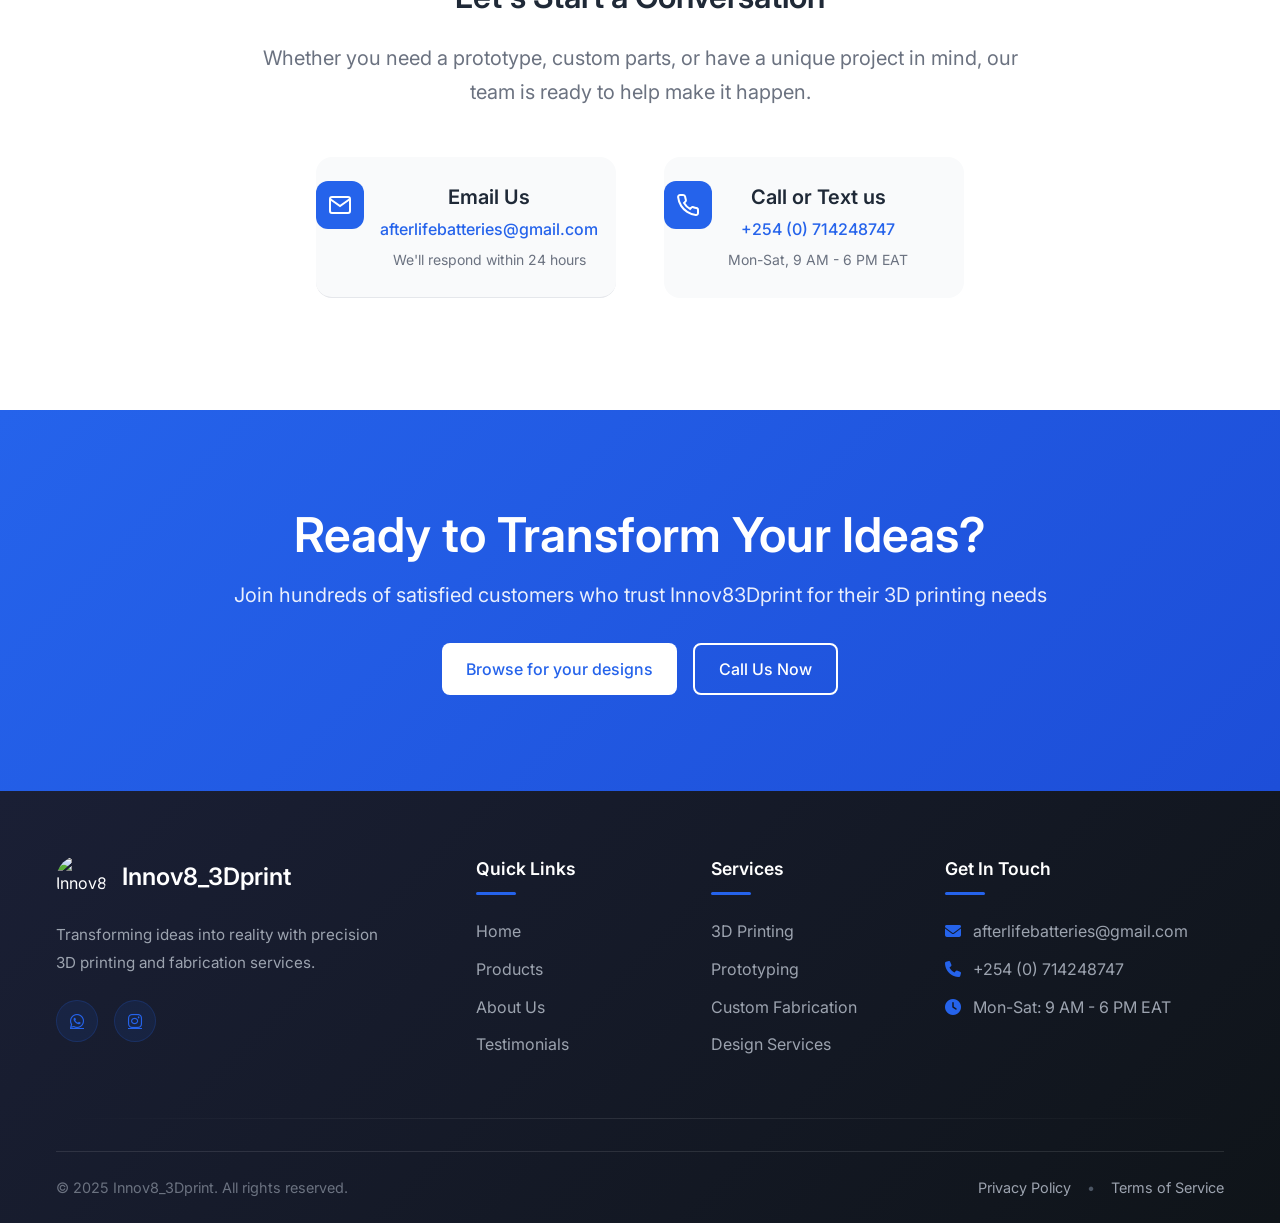
==== commit e1491221: "Fix closing div tags in index.html" ====
--- a/index.html
+++ b/index.html
@@ -294,6 +294,21 @@
                             </div>
                         </div>
                     </div>
+                    <div class="testimonial-slide">
+                        <div class="testimonial-content">
+                            <div class="quote-icon">
+                                <svg width="48" height="48" viewBox="0 0 24 24" fill="none">
+                                    <path d="M3 21c3 0 7-1 7-8V5c0-1.25-.756-2.017-2-2H4c-1.25 0-2 .75-2 1.972V11c0 1.25.75 2 2 2 1 0 1 0 1 1v1c0 1-1 2-2 2s-1 .008-1 1.031V20c0 1 0 1 1 1z" fill="currentColor"/>
+                                    <path d="M15 21c3 0 7-1 7-8V5c0-1.25-.757-2.017-2-2h-4c-1.25 0-2 .75-2 1.972V11c0 1.25.75 2 2 2h.75c0 2.25.25 4-2.75 4v3c0 1 0 1 1 1z" fill="currentColor"/>
+                                </svg>
+                            </div>
+                            <p class="testimonial-text">"The custom roblox 3D print for my little cousin was perfect!"</p>
+                            <div class="author-info">
+                                <h4>Sonya Nyamoro</h4>
+                                <p>Strathmore University Student</p>
+                            </div>
+                        </div>
+                    </div>
                    <!-- <div class="testimonial-slide">
                         <div class="testimonial-content">
                             <div class="quote-icon">
@@ -302,21 +317,6 @@
                                     <path d="M15 21c3 0 7-1 7-8V5c0-1.25-.757-2.017-2-2h-4c-1.25 0-2 .75-2 1.972V11c0 1.25.75 2 2 2h.75c0 2.25.25 4-2.75 4v3c0 1 0 1 1 1z" fill="currentColor"/>
                                 </svg>
                             </div>
-                            <p class="testimonial-text">"The custom prototypes I received were perfect!"</p>
-                            <div class="author-info">
-                                <h4>Rehema Manuella</h4>
-                                <p>Strathmore University Student</p>
-                            </div>
-                        </div>
-                    </div>
-                    <div class="testimonial-slide">
-                        <div class="testimonial-content">
-                            <div class="quote-icon">
-                                <svg width="48" height="48" viewBox="0 0 24 24" fill="none">
-                                    <path d="M3 21c3 0 7-1 7-8V5c0-1.25-.756-2.017-2-2H4c-1.25 0-2 .75-2 1.972V11c0 1.25.75 2 2 2 1 0 1 0 1 1v1c0 1-1 2-2 2s-1 .008-1 1.031V20c0 1 0 1 1 1z" fill="currentColor"/>
-                                    <path d="M15 21c3 0 7-1 7-8V5c0-1.25-.757-2.017-2-2h-4c-1.25 0-2 .75-2 1.972V11c0 1.25.75 2 2 2h.75c0 2.25.25 4-2.75 4v3c0 1 0 1 1 1z" fill="currentColor"/>
-                                </svg>
-                            </div>
                             <p class="testimonial-text">"Outstanding service and quality work."</p>
                             <div class="author-info">
                                 <h4>Charles Maina</h4>
@@ -324,7 +324,7 @@
                             </div>
                         </div>
                     </div>
-                </div> 
+                </div> -->
                 <div class="carousel-controls">
                     <button class="carousel-btn prev" id="prev-btn">
                         <svg width="24" height="24" viewBox="0 0 24 24" fill="none" stroke="currentColor" stroke-width="2">
@@ -342,7 +342,7 @@
                         </svg>
                     </button>
                 </div>
-            </div> -->
+            </div> 
         </div>
     </section>
 
